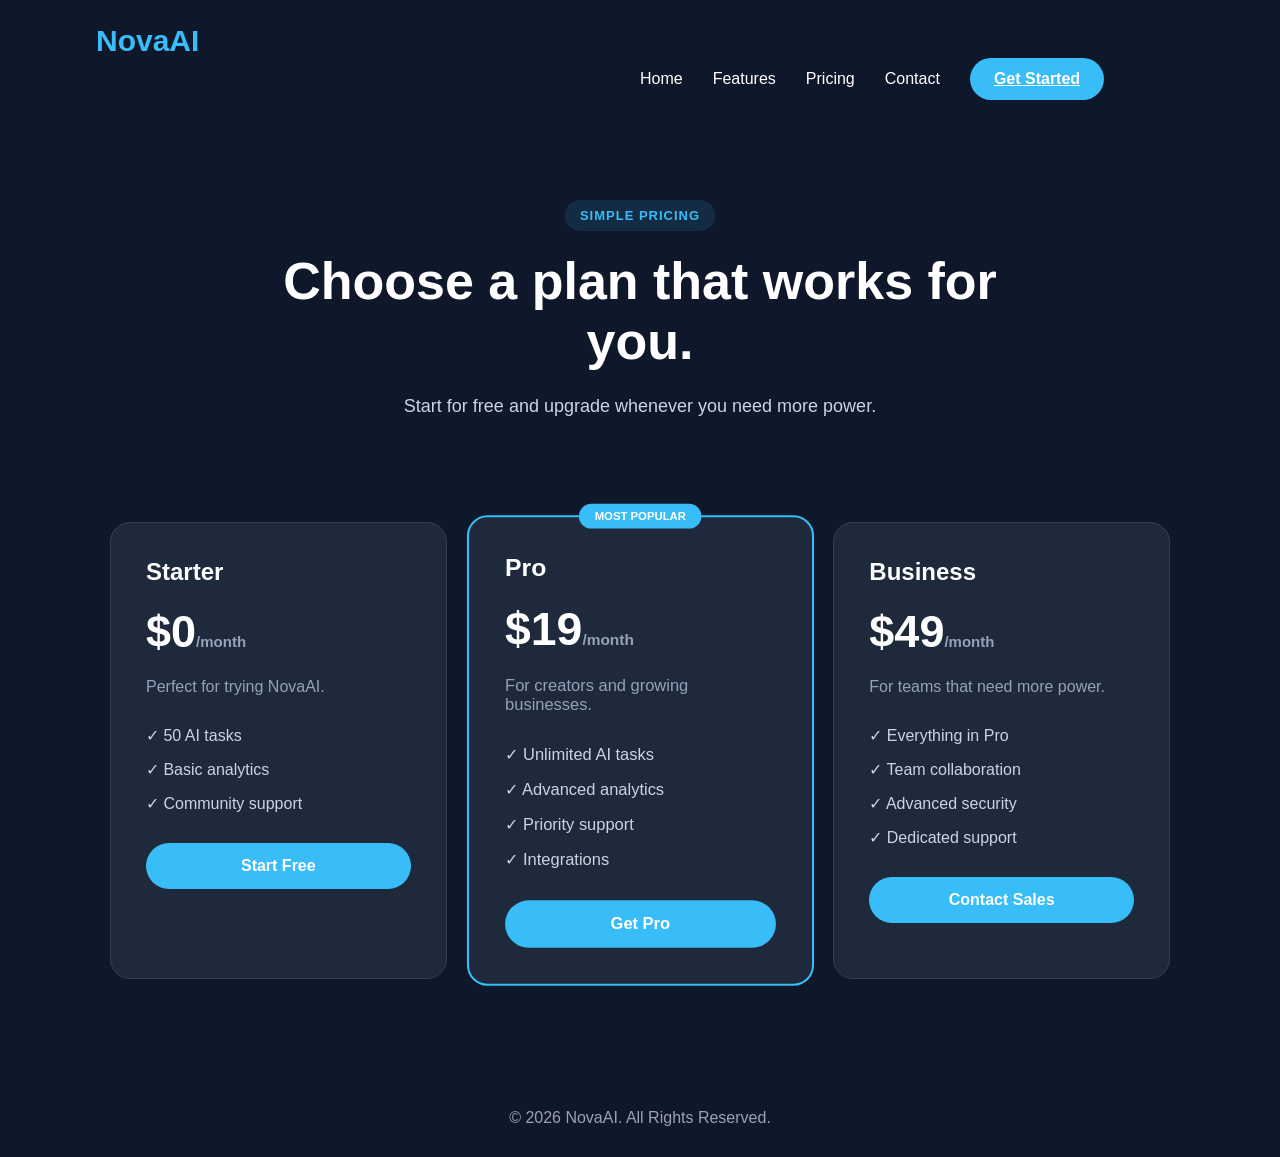
==== contact.html @ 59dfe146 "Create contact.html" ====
<!DOCTYPE html>
<html lang="en">

    <head>
        <meta charset="UTF-8">
        <meta name="viewport" content="width=device-width, initial-scale=1.0">
        <title>NovaAI | Pricing</title>
        <link rel="stylesheet" href="style.css">
    </head>

    <body>

        <header class="page-header">

            <nav class="navbar">
                <div class="logo">NovaAI</div>

                <div class="nav-right">
                    <ul class="nav-links">
                        <li><a href="index.html">Home</a></li>
                        <li><a href="features.html">Features</a></li>
                        <li><a href="pricing.html">Pricing</a></li>
                        <li><a href="contact.html">Contact</a></li>
                    </ul>

                    <a href="pricing.html" class="nav-btn">Get Started</a>
                </div>
            </nav>

        </header>

        <section class="page-hero">

            <span class="badge">SIMPLE PRICING</span>

            <h1>Choose a plan that works for you.</h1>

            <p>
                Start for free and upgrade whenever you need more power.
            </p>

        </section>

        <section class="pricing-grid">

            <div class="price-card">

                <h2>Starter</h2>

                <p class="price">$0<span>/month</span></p>

                <p>Perfect for trying NovaAI.</p>

                <ul>
                    <li>✓ 50 AI tasks</li>
                    <li>✓ Basic analytics</li>
                    <li>✓ Community support</li>
                </ul>

                <a href="#" class="price-btn">Start Free</a>

            </div>


            <div class="price-card featured">

                <div class="popular">MOST POPULAR</div>

                <h2>Pro</h2>

                <p class="price">$19<span>/month</span></p>

                <p>For creators and growing businesses.</p>

                <ul>
                    <li>✓ Unlimited AI tasks</li>
                    <li>✓ Advanced analytics</li>
                    <li>✓ Priority support</li>
                    <li>✓ Integrations</li>
                </ul>

                <a href="#" class="price-btn">Get Pro</a>

            </div>


            <div class="price-card">

                <h2>Business</h2>

                <p class="price">$49<span>/month</span></p>

                <p>For teams that need more power.</p>

                <ul>
                    <li>✓ Everything in Pro</li>
                    <li>✓ Team collaboration</li>
                    <li>✓ Advanced security</li>
                    <li>✓ Dedicated support</li>
                </ul>

                <a href="#" class="price-btn">Contact Sales</a>

            </div>

        </section>

        <footer>
            <p>© 2026 NovaAI. All Rights Reserved.</p>
        </footer>

    </body>

</html>
---- style.css ----
*{
    margin: 0;
    padding: 0;
    box-sizing: border-box;
    font-family: Arial, Helvetica, sans-serif;
}

body{
    background-color: #0f172a;
    color:white
}
header{
    min-height: 100vh;
    background: linear-gradient(135deg,#0f172a,#1e293b,#2563eb);
}
.page-header{
    min-height: auto;
    background: #0f172a;
}
.nav-bar{
    display: flex;
    justify-content: space-between;
    align-items: center;
    padding: 25px 30px;
}
.nav-right{
    display: flex;
    align-items: center;
    gap: 30px;
}
.nav-links{
    display: flex;
    list-style: none;
    gap: 30px;
    padding-left: 40rem;
}                                                      

.logo{
    font-size: 30px;
    font-weight: bold;
    color: #38bdf8;
    padding-left: 6rem;
    padding-top: 1.5rem;
}

.nav-links a{
    color: white;
    text-decoration: none;
    transform: .3s;
}
.nav-links a:hover{
    color: #38bdf8;
}
.nav-btn{
    padding: 12px 24px;
    border: none;
    border-radius: 30px;
    background: #38bdf8;
    color: white;
    cursor: pointer;
    font-weight: bold;
}
.hero{
    display: flex;
    justify-content: center;
    align-items: center;
    text-align: center;
    height: 80vh;
    padding: 20px;
}
.hero h1{
    font-size: 60px;
    max-width: 850px;
    margin: auto;
}
.hero p{
    margin: 30px auto;
    max-width: 650px;
    font-size: 20px;
    color: #d1d5db;
}
.buttons{
    display: flex;
    justify-content: center;
    gap: 20px;
    flex-wrap: wrap;
}
.primary,
.secondary{
    padding: 16px 35px;
    border: none;
    border-radius: 40px;
    cursor: pointer;
    font-size: 16px;
    transition: .3s;
}
.primary{
    background: #38bdf8;
    color: white;
}
.primary:hover{
    transform: translateY(-3px);
}
.secondary{
    background: transparent;
    color: white;
    border: 2px solid white;
}
.secondary:hover{
    background: white;
    color: #0f172a;
}
.features{
    display: grid;
    grid-template-columns: repeat(auto-fit,minmax(250px,1fr));
    gap: 25px;
    padding: 80px 8%;
    background: #111827;
}
.card{
    background: #1f2937;
    padding: 30px;
    border-radius: 15px;
    transition: .5s;
}
.card:hover{
    transform: translateY(-8px);
}
.card h3{
    margin-bottom: 15px;
}
footer{
    text-align: center;
    padding: 30px;
    background: #0f172a;
    color: #9ca3af;
}
@media(max-width:768px){
    .nav-bar{
        flex-direction: column;
        gap: 20px;
    }
    .nav-links{
        flex-wrap: wrap;
        justify-content: center;
    }
    .hero h1{
        font-size: 40px;
    }
    .hero p{
        font-size: 18px;
    }
}
/* =========================
   INNER PAGES
========================= */

.page-header {
    background: #0f172a;
}

.page-hero {
    text-align: center;
    padding: 100px 20px 60px;
}

.badge {
    display: inline-block;
    padding: 8px 15px;
    border-radius: 30px;
    background: rgba(56, 189, 248, 0.12);
    color: #38bdf8;
    font-size: 13px;
    font-weight: bold;
    letter-spacing: 1px;
}

.page-hero h1 {
    font-size: 52px;
    max-width: 750px;
    margin: 20px auto;
}

.page-hero p {
    max-width: 600px;
    margin: auto;
    color: #cbd5e1;
    font-size: 18px;
    line-height: 1.7;
}


/* FEATURES */

.feature-grid {
    max-width: 1100px;
    margin: auto;
    padding: 50px 20px 100px;

    display: grid;
    grid-template-columns: repeat(3, 1fr);
    gap: 25px;
}

.feature-card {
    background: #1e293b;
    padding: 35px;
    border-radius: 18px;
    border: 1px solid #334155;
    transition: 0.3s;
}

.feature-card:hover {
    transform: translateY(-8px);
    border-color: #38bdf8;
}

.feature-icon {
    font-size: 35px;
    margin-bottom: 20px;
}

.feature-card h2 {
    margin-bottom: 12px;
}

.feature-card p {
    color: #94a3b8;
    line-height: 1.6;
}


/* PRICING */

.pricing-grid {
    max-width: 1100px;
    margin: auto;
    padding: 40px 20px 100px;

    display: grid;
    grid-template-columns: repeat(3, 1fr);
    gap: 25px;
}

.price-card {
    position: relative;
    background: #1e293b;
    padding: 35px;
    border-radius: 20px;
    border: 1px solid #334155;
}

.price-card.featured {
    border: 2px solid #38bdf8;
    transform: scale(1.03);
}

.popular {
    position: absolute;
    top: -13px;
    left: 50%;
    transform: translateX(-50%);

    background: #38bdf8;
    color: white;

    padding: 6px 15px;
    border-radius: 20px;

    font-size: 11px;
    font-weight: bold;
}

.price {
    font-size: 45px;
    font-weight: bold;
    margin: 20px 0;
}

.price span {
    font-size: 15px;
    color: #94a3b8;
}

.price-card > p:not(.price) {
    color: #94a3b8;
}

.price-card ul {
    list-style: none;
    margin: 30px 0;
}

.price-card li {
    margin: 15px 0;
    color: #cbd5e1;
}

.price-btn {
    display: block;
    text-align: center;

    padding: 14px;
    border-radius: 30px;

    background: #38bdf8;
    color: white;

    text-decoration: none;
    font-weight: bold;
}


/* CONTACT */

.contact-section {
    max-width: 650px;
    margin: auto;
    padding: 30px 20px 100px;
}

.contact-form {
    background: #1e293b;
    padding: 40px;
    border-radius: 20px;
    border: 1px solid #334155;

    display: flex;
    flex-direction: column;
    gap: 12px;
}

.contact-form label {
    margin-top: 10px;
    font-weight: bold;
}

.contact-form input,
.contact-form textarea {
    padding: 15px;
    border: 1px solid #475569;
    border-radius: 10px;
    background: #0f172a;
    color: white;
    outline: none;
}

.contact-form textarea {
    min-height: 150px;
    resize: vertical;
}

.contact-form input:focus,
.contact-form textarea:focus {
    border-color: #38bdf8;
}

.contact-form .primary {
    margin-top: 15px;
}


/* MOBILE */

@media (max-width: 800px) {

    .feature-grid,
    .pricing-grid {
        grid-template-columns: 1fr;
    }

    .price-card.featured {
        transform: none;
    }

    .page-hero h1 {
        font-size: 40px;
    }

    .nav-right {
        flex-direction: column;
    }

}
/* =========================
   HOME HERO
========================= */

.hero {
    min-height: 85vh;
    display: grid;
    grid-template-columns: 1fr 1fr;
    align-items: center;
    gap: 70px;
    padding: 70px 7%;
    text-align: left;
}

.hero-content {
    max-width: 650px;
}

.hero-badge {
    display: inline-block;
    padding: 8px 15px;
    border: 1px solid rgba(56, 189, 248, 0.35);
    border-radius: 30px;
    background: rgba(56, 189, 248, 0.1);
    color: #38bdf8;
    font-size: 12px;
    font-weight: bold;
    letter-spacing: 1px;
}

.hero h1 {
    font-size: clamp(48px, 6vw, 78px);
    line-height: 1.05;
    margin: 25px 0;
    max-width: 700px;
}

.hero h1 span {
    color: #38bdf8;
}

.hero p {
    max-width: 570px;
    color: #cbd5e1;
    font-size: 19px;
    line-height: 1.7;
    margin-bottom: 30px;
}

.hero .buttons {
    justify-content: flex-start;
}

.hero .primary,
.hero .secondary {
    text-decoration: none;
    display: inline-block;
}

.hero-note {
    margin-top: 20px;
    color: #94a3b8;
    font-size: 13px;
}


/* =========================
   DASHBOARD MOCKUP
========================= */

.dashboard {
    width: 100%;
    max-width: 550px;
    margin-left: auto;

    padding: 25px;

    background: rgba(15, 23, 42, 0.85);
    border: 1px solid rgba(148, 163, 184, 0.2);
    border-radius: 22px;

    box-shadow:
        0 30px 80px rgba(0, 0, 0, 0.4),
        0 0 60px rgba(56, 189, 248, 0.08);

    backdrop-filter: blur(15px);
}

.dashboard-top {
    display: flex;
    justify-content: space-between;
    align-items: center;
    margin-bottom: 25px;
}

.dashboard-label {
    font-size: 10px;
    color: #38bdf8;
    letter-spacing: 2px;
}

.dashboard-top h3 {
    margin-top: 5px;
}

.avatar {
    width: 40px;
    height: 40px;

    display: flex;
    align-items: center;
    justify-content: center;

    border-radius: 50%;
    background: #38bdf8;
    font-weight: bold;
}


.dashboard-stats {
    display: grid;
    grid-template-columns: 1fr 1fr;
    gap: 15px;
    margin-bottom: 15px;
}

.stat {
    padding: 20px;
    background: #1e293b;
    border-radius: 15px;
}

.stat span {
    display: block;
    color: #94a3b8;
    font-size: 12px;
    margin-bottom: 8px;
}

.stat strong {
    font-size: 25px;
    display: block;
}

.stat small {
    color: #38bdf8;
}


.ai-card {
    padding: 22px;
    background: linear-gradient(135deg,
            #1e293b,
            #172554);

    border-radius: 15px;
    margin-bottom: 15px;
}

.ai-title {
    display: flex;
    align-items: center;
    gap: 12px;
}

.ai-icon {
    width: 38px;
    height: 38px;

    display: flex;
    align-items: center;
    justify-content: center;

    border-radius: 10px;
    background: #38bdf8;
}

.ai-title small {
    display: block;
    color: #38bdf8;
    margin-top: 3px;
}

.ai-card p {
    font-size: 13px;
    color: #cbd5e1;
    line-height: 1.6;
    margin: 15px 0;
}

.ai-card button {
    border: none;
    background: transparent;
    color: #38bdf8;
    cursor: pointer;
    font-weight: bold;
}


.activity {
    padding: 20px;
    background: #1e293b;
    border-radius: 15px;
}

.activity-header {
    display: flex;
    justify-content: space-between;
    margin-bottom: 15px;
}

.activity-header span {
    color: #38bdf8;
    font-size: 12px;
}

.activity-item {
    display: flex;
    align-items: center;
    gap: 12px;
    padding: 12px 0;
    border-top: 1px solid #334155;
}

.activity-icon {
    width: 32px;
    height: 32px;

    display: flex;
    align-items: center;
    justify-content: center;

    border-radius: 8px;
    background: #0f172a;
    color: #38bdf8;
}

.activity-item strong {
    display: block;
    font-size: 13px;
}

.activity-item small {
    color: #64748b;
    font-size: 11px;
}
@media (max-width: 900px) {

    .hero {
        grid-template-columns: 1fr;
        text-align: center;
        padding: 60px 20px;
    }

    .hero-content {
        margin: auto;
    }

    .hero p {
        margin-left: auto;
        margin-right: auto;
    }

    .hero .buttons {
        justify-content: center;
    }

    .dashboard {
        margin: auto;
    }

}
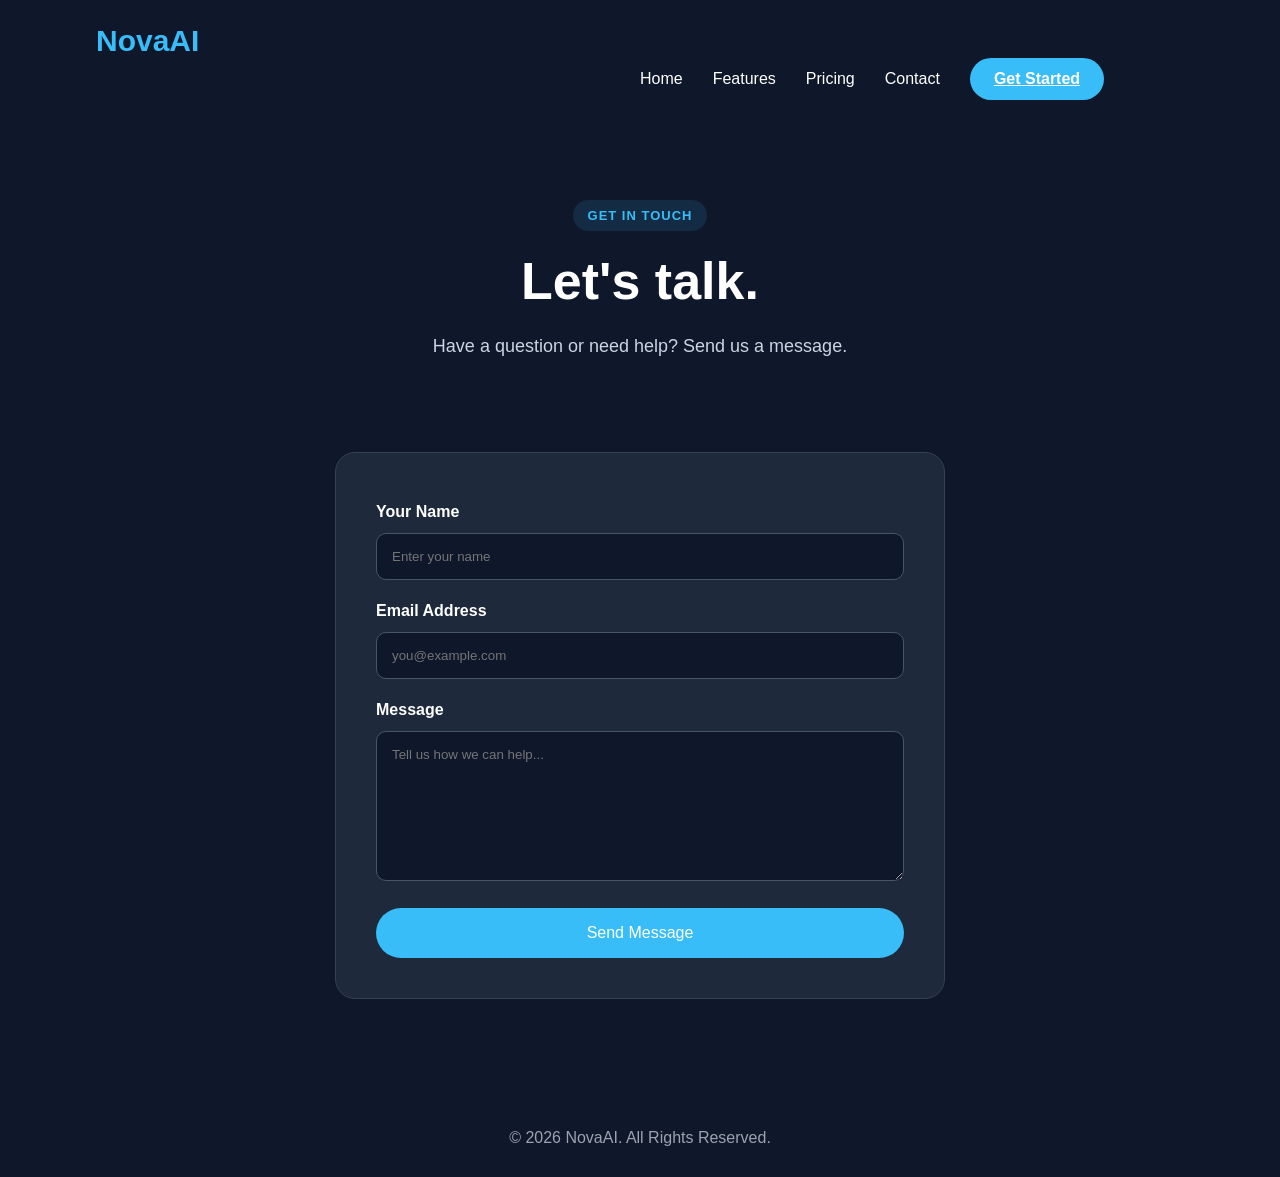
==== commit 4e09bb90: "Create contact.html" ====
--- a/contact.html
+++ b/contact.html
@@ -4,7 +4,7 @@
     <head>
         <meta charset="UTF-8">
         <meta name="viewport" content="width=device-width, initial-scale=1.0">
-        <title>NovaAI | Pricing</title>
+        <title>NovaAI | Contact</title>
         <link rel="stylesheet" href="style.css">
     </head>
 
@@ -31,77 +31,34 @@
 
         <section class="page-hero">
 
-            <span class="badge">SIMPLE PRICING</span>
+            <span class="badge">GET IN TOUCH</span>
 
-            <h1>Choose a plan that works for you.</h1>
+            <h1>Let's talk.</h1>
 
             <p>
-                Start for free and upgrade whenever you need more power.
+                Have a question or need help? Send us a message.
             </p>
 
         </section>
 
-        <section class="pricing-grid">
+        <section class="contact-section">
 
-            <div class="price-card">
+            <form class="contact-form">
 
-                <h2>Starter</h2>
+                <label>Your Name</label>
+                <input type="text" placeholder="Enter your name">
 
-                <p class="price">$0<span>/month</span></p>
+                <label>Email Address</label>
+                <input type="email" placeholder="you@example.com">
 
-                <p>Perfect for trying NovaAI.</p>
+                <label>Message</label>
+                <textarea placeholder="Tell us how we can help..."></textarea>
 
-                <ul>
-                    <li>✓ 50 AI tasks</li>
-                    <li>✓ Basic analytics</li>
-                    <li>✓ Community support</li>
-                </ul>
+                <button type="submit" class="primary">
+                    Send Message
+                </button>
 
-                <a href="#" class="price-btn">Start Free</a>
-
-            </div>
-
-
-            <div class="price-card featured">
-
-                <div class="popular">MOST POPULAR</div>
-
-                <h2>Pro</h2>
-
-                <p class="price">$19<span>/month</span></p>
-
-                <p>For creators and growing businesses.</p>
-
-                <ul>
-                    <li>✓ Unlimited AI tasks</li>
-                    <li>✓ Advanced analytics</li>
-                    <li>✓ Priority support</li>
-                    <li>✓ Integrations</li>
-                </ul>
-
-                <a href="#" class="price-btn">Get Pro</a>
-
-            </div>
-
-
-            <div class="price-card">
-
-                <h2>Business</h2>
-
-                <p class="price">$49<span>/month</span></p>
-
-                <p>For teams that need more power.</p>
-
-                <ul>
-                    <li>✓ Everything in Pro</li>
-                    <li>✓ Team collaboration</li>
-                    <li>✓ Advanced security</li>
-                    <li>✓ Dedicated support</li>
-                </ul>
-
-                <a href="#" class="price-btn">Contact Sales</a>
-
-            </div>
+            </form>
 
         </section>
 
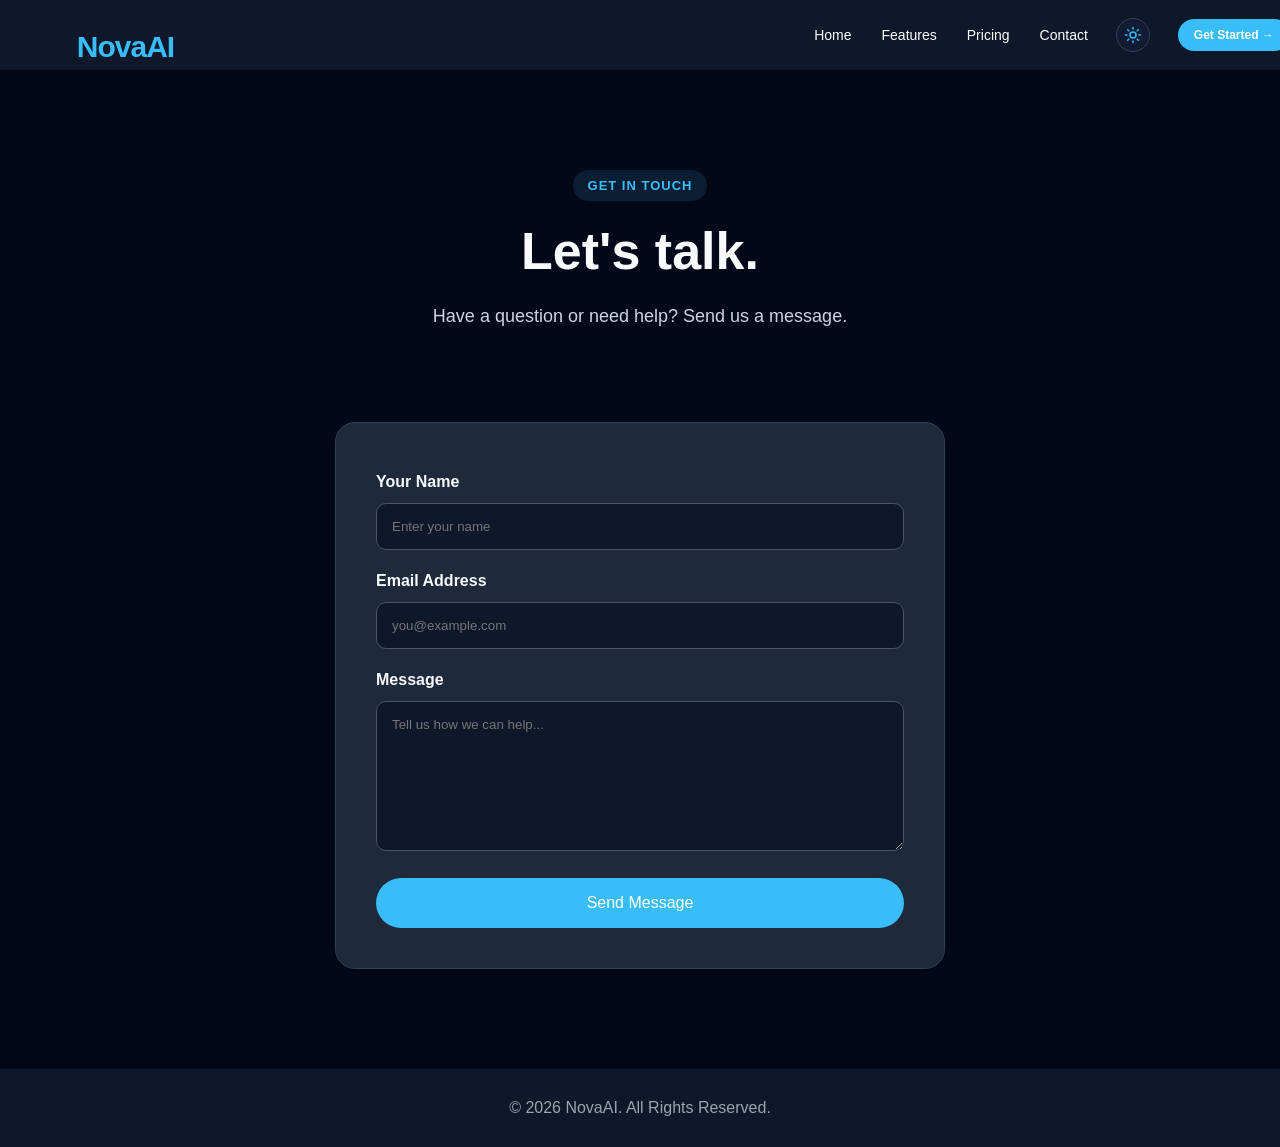
==== commit 2a6bd64a: "Rename Contact.html to contact.html" ====
--- a/contact.html
+++ b/contact.html
@@ -1,71 +1,150 @@
-<!DOCTYPE html>
-<html lang="en">
-
-    <head>
-        <meta charset="UTF-8">
-        <meta name="viewport" content="width=device-width, initial-scale=1.0">
-        <title>NovaAI | Contact</title>
-        <link rel="stylesheet" href="style.css">
-    </head>
-
-    <body>
-
-        <header class="page-header">
-
-            <nav class="navbar">
-                <div class="logo">NovaAI</div>
-
-                <div class="nav-right">
-                    <ul class="nav-links">
-                        <li><a href="index.html">Home</a></li>
-                        <li><a href="features.html">Features</a></li>
-                        <li><a href="pricing.html">Pricing</a></li>
-                        <li><a href="contact.html">Contact</a></li>
-                    </ul>
-
-                    <a href="pricing.html" class="nav-btn">Get Started</a>
-                </div>
-            </nav>
-
-        </header>
-
-        <section class="page-hero">
-
-            <span class="badge">GET IN TOUCH</span>
-
-            <h1>Let's talk.</h1>
-
-            <p>
-                Have a question or need help? Send us a message.
-            </p>
-
-        </section>
-
-        <section class="contact-section">
-
-            <form class="contact-form">
-
-                <label>Your Name</label>
-                <input type="text" placeholder="Enter your name">
-
-                <label>Email Address</label>
-                <input type="email" placeholder="you@example.com">
-
-                <label>Message</label>
-                <textarea placeholder="Tell us how we can help..."></textarea>
-
-                <button type="submit" class="primary">
-                    Send Message
-                </button>
-
-            </form>
-
-        </section>
-
-        <footer>
-            <p>© 2026 NovaAI. All Rights Reserved.</p>
-        </footer>
-
-    </body>
-
-</html>
+<!DOCTYPE html>
+<html lang="en">
+
+    <head>
+        <meta charset="UTF-8">
+        <meta name="viewport" content="width=device-width, initial-scale=1.0">
+        <title>NovaAI | Contact</title>
+        <link rel="stylesheet" href="style.css">
+    </head>
+    
+    <body class="contact-page">
+
+        <header class="page-header">
+
+            <nav class="navbar">
+            
+                <a href="index.html" class="logo">NovaAI</a>
+            
+                <div class="desktop-nav">
+            
+                    <ul class="nav-links">
+                        <li><a href="index.html">Home</a></li>
+                        <li><a href="features.html">Features</a></li>
+                        <li><a href="pricing.html">Pricing</a></li>
+                        <li><a href="contact.html">Contact</a></li>
+                    </ul>
+            
+                    <!-- Theme Toggle -->
+                    <button class="theme-toggle" id="themeToggle" aria-label="Toggle theme">
+            
+                        <svg class="sun-icon" viewBox="0 0 24 24">
+                            <circle cx="12" cy="12" r="4"></circle>
+                            <path d="M12 2v2"></path>
+                            <path d="M12 20v2"></path>
+                            <path d="m4.93 4.93 1.41 1.41"></path>
+                            <path d="m17.66 17.66 1.41 1.41"></path>
+                            <path d="M2 12h2"></path>
+                            <path d="M20 12h2"></path>
+                            <path d="m6.34 17.66-1.41 1.41"></path>
+                            <path d="m19.07 4.93-1.41 1.41"></path>
+                        </svg>
+            
+                        <svg class="moon-icon" viewBox="0 0 24 24">
+                            <path d="M21 12.8A8.5 8.5 0 1 1 11.2 3
+                            6.5 6.5 0 0 0 21 12.8Z"></path>
+                        </svg>
+            
+                    </button>
+            
+                    <a href="pricing.html" class="nav-btn">Get Started →</a>
+            
+                </div>
+            
+            
+                <!-- Mobile Controls -->
+            
+                <div class="mobile-controls">
+            
+                    <button class="theme-toggle" id="mobileThemeToggle" aria-label="Toggle theme">
+            
+                        <svg class="sun-icon" viewBox="0 0 24 24">
+                            <circle cx="12" cy="12" r="4"></circle>
+                            <path d="M12 2v2"></path>
+                            <path d="M12 20v2"></path>
+                            <path d="m4.93 4.93 1.41 1.41"></path>
+                            <path d="m17.66 17.66 1.41 1.41"></path>
+                            <path d="M2 12h2"></path>
+                            <path d="M20 12h2"></path>
+                            <path d="m6.34 17.66-1.41 1.41"></path>
+                            <path d="m19.07 4.93-1.41 1.41"></path>
+                        </svg>
+            
+                        <svg class="moon-icon" viewBox="0 0 24 24">
+                            <path d="M21 12.8A8.5 8.5 0 1 1 11.2 3
+                            6.5 6.5 0 0 0 21 12.8Z"></path>
+                        </svg>
+            
+                    </button>
+            
+            
+                    <button class="menu-toggle" id="menuToggle" aria-label="Open navigation">
+            
+                        <span></span>
+                        <span></span>
+                        <span></span>
+            
+                    </button>
+            
+                </div>
+            
+            
+                <!-- Mobile Menu -->
+            
+                <div class="mobile-menu" id="mobileMenu">
+            
+                    <a href="index.html">Home</a>
+                    <a href="features.html">Features</a>
+                    <a href="pricing.html">Pricing</a>
+                    <a href="contact.html">Contact</a>
+            
+                    <a href="pricing.html" class="mobile-start">
+                        Get Started →
+                    </a>
+            
+                </div>
+            
+            </nav>
+
+        </header>
+
+        <section class="page-hero">
+
+            <span class="badge">GET IN TOUCH</span>
+
+            <h1>Let's talk.</h1>
+
+            <p>
+                Have a question or need help? Send us a message.
+            </p>
+
+        </section>
+
+        <section class="contact-section">
+
+            <form class="contact-form">
+
+                <label>Your Name</label>
+                <input type="text" placeholder="Enter your name">
+
+                <label>Email Address</label>
+                <input type="email" placeholder="you@example.com">
+
+                <label>Message</label>
+                <textarea placeholder="Tell us how we can help..."></textarea>
+
+                <button type="submit" class="primary">
+                    Send Message
+                </button>
+
+            </form>
+
+        </section>
+
+        <footer>
+            <p>© 2026 NovaAI. All Rights Reserved.</p>
+        </footer>
+        <script src="script.js"></script>
+    </body>
+
+</html>
--- a/style.css
+++ b/style.css
@@ -1,41 +1,347 @@
-*{
+* {
     margin: 0;
     padding: 0;
     box-sizing: border-box;
     font-family: Arial, Helvetica, sans-serif;
 }
 
-body{
-    background-color: #0f172a;
-    color:white
-}
-header{
+body {
+    margin: 0;
+
+    background: var(--bg-main);
+    color: var(--text-main);
+
+    transition:
+        background 0.3s ease,
+        color 0.3s ease;
+}
+
+header {
     min-height: 100vh;
-    background: linear-gradient(135deg,#0f172a,#1e293b,#2563eb);
-}
-.page-header{
+    background: linear-gradient(135deg, #0f172a, #1e293b, #2563eb);
+}
+
+.page-header {
     min-height: auto;
     background: #0f172a;
 }
-.nav-bar{
+/* =========================
+   THEME COLORS
+========================= */
+
+:root {
+    --bg-main: #020817;
+    --bg-section: #0f172a;
+    --bg-card: #1e293b;
+    --bg-card-alt: #111c32;
+
+    --text-main: #f8fafc;
+    --text-secondary: #cbd5e1;
+    --text-muted: #94a3b8;
+
+    --border: #334155;
+
+    --accent: #38bdf8;
+    --accent-dark: #0284c7;
+
+    --button-text: #ffffff;
+}
+
+
+/* LIGHT THEME */
+
+body.light-mode {
+
+    --bg-main: #f8fafc;
+    --bg-section: #ffffff;
+    --bg-card: #ffffff;
+    --bg-card-alt: #f1f5f9;
+
+    --text-main: #0f172a;
+    --text-secondary: #334155;
+    --text-muted: #64748b;
+
+    --border: #dbe3ee;
+
+    --accent: #0284c7;
+    --accent-dark: #0369a1;
+
+    --button-text: #ffffff;
+}
+
+/* =========================
+   NAVBAR
+========================= */
+
+.navbar {
+    width: 100%;
+    height: 70px;
+
     display: flex;
-    justify-content: space-between;
     align-items: center;
-    padding: 25px 30px;
-}
-.nav-right{
+
+    padding: 0 6%;
+
+   
+
+    position: relative;
+    z-index: 1000;
+}
+
+
+/* LOGO */
+
+.logo {
+    color: #38bdf8;
+    text-decoration: none;
+
+    font-size: 28px;
+    font-weight: 800;
+
+    letter-spacing: -1px;
+}
+
+
+/* DESKTOP NAV */
+
+.desktop-nav {
+    margin-left: auto;
+
+    display: flex;
+    align-items: center;
+
+    gap: 28px;
+}
+
+
+.nav-links {
+    display: flex;
+    align-items: center;
+
+    gap: 30px;
+
+    list-style: none;
+
+    margin: 0;
+    padding: 0;
+}
+
+
+.nav-links a {
+    color: white;
+    text-decoration: none;
+
+    font-size: 14px;
+    font-weight: 500;
+
+    transition: 0.25s;
+}
+
+
+.nav-links a:hover {
+    color: #38bdf8;
+}
+
+
+/* GET STARTED */
+
+.nav-btn {
+    display: inline-block;
+
+    border-radius: 30px;
+
+    background: #38bdf8;
+
+    color: white;
+
+    text-decoration: none;
+
+    font-size: 14px;
+    font-weight: bold;
+
+    transition: 0.25s;
+}
+
+
+.nav-btn:hover {
+    transform: translateY(-2px);
+}
+
+
+/* =========================
+   THEME BUTTON
+========================= */
+
+.theme-toggle {
+    width: 45px;
+    height: 30px;
+
+    display: flex;
+    align-items: center;
+    justify-content: center;
+
+    border: 1px solid #334155;
+    border-radius: 50%;
+
+    background: #111c32;
+
+    color: #38bdf8;
+
+    cursor: pointer;
+
+    transition: 0.25s;
+}
+
+
+.theme-toggle:hover {
+    border-color: #38bdf8;
+    transform: rotate(10deg);
+}
+
+
+.theme-toggle svg {
+    width: 18px;
+    height: 18px;
+
+    fill: none;
+    stroke: currentColor;
+    stroke-width: 2;
+
+    stroke-linecap: round;
+    stroke-linejoin: round;
+}
+
+
+.moon-icon {
+    display: none;
+}
+
+
+/* =========================
+   MOBILE CONTROLS
+========================= */
+
+.mobile-controls {
+    display: none;
+
+    margin-left: auto;
+
+    align-items: center;
+
+    gap: 10px;
+}
+
+
+/* HAMBURGER */
+
+.menu-toggle {
+    width: 42px;
+    height: 42px;
+
+    display: flex;
+    flex-direction: column;
+
+    justify-content: center;
+    align-items: center;
+
+    gap: 5px;
+
+    border: 1px solid #334155;
+    border-radius: 10px;
+
+    background: #111c32;
+
+    cursor: pointer;
+}
+
+
+.menu-toggle span {
+    width: 18px;
+    height: 2px;
+
+    background: white;
+
+    border-radius: 5px;
+
+    transition: 0.3s;
+}
+
+
+/* =========================
+   MOBILE MENU
+========================= */
+
+.mobile-menu {
+    display: none;
+
+    position: absolute;
+
+    top: 80px;
+    left: 20px;
+    right: 20px;
+
+    padding: 20px;
+
+    background: #111c32;
+
+    border: 1px solid #334155;
+
+    border-radius: 16px;
+
+    box-shadow: 0 20px 50px rgba(0, 0, 0, 0.4);
+}
+
+
+.mobile-menu a {
+    display: block;
+
+    padding: 14px;
+
+    color: white;
+
+    text-decoration: none;
+
+    border-radius: 10px;
+
+    transition: 0.2s;
+}
+
+
+.mobile-menu a:hover {
+    background: #1e293b;
+    color: #38bdf8;
+}
+
+
+.mobile-menu.active {
+    display: block;
+}
+
+
+.mobile-start {
+    margin-top: 10px;
+
+    text-align: center;
+
+    background: #38bdf8;
+
+    font-weight: bold;
+}
+
+.nav-right {
     display: flex;
     align-items: center;
     gap: 30px;
 }
-.nav-links{
+
+.nav-links {
     display: flex;
     list-style: none;
     gap: 30px;
     padding-left: 40rem;
-}                                                      
-
-.logo{
+}
+
+.logo {
     font-size: 30px;
     font-weight: bold;
     color: #38bdf8;
@@ -43,15 +349,17 @@
     padding-top: 1.5rem;
 }
 
-.nav-links a{
+.nav-links a {
     color: white;
     text-decoration: none;
     transform: .3s;
 }
-.nav-links a:hover{
+
+.nav-links a:hover {
     color: #38bdf8;
 }
-.nav-btn{
+
+.nav-btn {
     padding: 12px 24px;
     border: none;
     border-radius: 30px;
@@ -60,7 +368,8 @@
     cursor: pointer;
     font-weight: bold;
 }
-.hero{
+
+.hero {
     display: flex;
     justify-content: center;
     align-items: center;
@@ -68,25 +377,29 @@
     height: 80vh;
     padding: 20px;
 }
-.hero h1{
+
+.hero h1 {
     font-size: 60px;
     max-width: 850px;
     margin: auto;
 }
-.hero p{
+
+.hero p {
     margin: 30px auto;
     max-width: 650px;
     font-size: 20px;
     color: #d1d5db;
 }
-.buttons{
+
+.buttons {
     display: flex;
     justify-content: center;
     gap: 20px;
     flex-wrap: wrap;
 }
+
 .primary,
-.secondary{
+.secondary {
     padding: 16px 35px;
     border: none;
     border-radius: 40px;
@@ -94,63 +407,77 @@
     font-size: 16px;
     transition: .3s;
 }
-.primary{
+
+.primary {
     background: #38bdf8;
     color: white;
 }
-.primary:hover{
+
+.primary:hover {
     transform: translateY(-3px);
 }
-.secondary{
+
+.secondary {
     background: transparent;
     color: white;
     border: 2px solid white;
 }
-.secondary:hover{
+
+.secondary:hover {
     background: white;
     color: #0f172a;
 }
-.features{
+
+.features {
     display: grid;
-    grid-template-columns: repeat(auto-fit,minmax(250px,1fr));
+    grid-template-columns: repeat(auto-fit, minmax(250px, 1fr));
     gap: 25px;
     padding: 80px 8%;
     background: #111827;
 }
-.card{
+
+.card {
     background: #1f2937;
     padding: 30px;
     border-radius: 15px;
     transition: .5s;
 }
-.card:hover{
+
+.card:hover {
     transform: translateY(-8px);
 }
-.card h3{
+
+.card h3 {
     margin-bottom: 15px;
 }
-footer{
+
+footer {
     text-align: center;
     padding: 30px;
     background: #0f172a;
     color: #9ca3af;
 }
-@media(max-width:768px){
-    .nav-bar{
+
+@media(max-width:768px) {
+    .nav-bar {
         flex-direction: column;
         gap: 20px;
     }
-    .nav-links{
+
+    .nav-links {
         flex-wrap: wrap;
         justify-content: center;
     }
-    .hero h1{
+
+    .hero h1 {
         font-size: 40px;
     }
-    .hero p{
+
+    .hero p {
         font-size: 18px;
     }
 }
+
 /* =========================
    INNER PAGES
 ========================= */
@@ -282,7 +609,7 @@
     color: #94a3b8;
 }
 
-.price-card > p:not(.price) {
+.price-card>p:not(.price) {
     color: #94a3b8;
 }
 
@@ -387,270 +714,4435 @@
 ========================= */
 
 .hero {
-    min-height: 85vh;
+    min-height: 650px;
+
     display: grid;
-    grid-template-columns: 1fr 1fr;
+    grid-template-columns: 1.05fr 0.95fr;
     align-items: center;
-    gap: 70px;
-    padding: 70px 7%;
+
+    gap: 60px;
+
+    padding: 70px 7% 80px;
+
     text-align: left;
 }
 
+
 .hero-content {
-    max-width: 650px;
-}
+    max-width: 620px;
+}
+
 
 .hero-badge {
     display: inline-block;
+
     padding: 8px 15px;
-    border: 1px solid rgba(56, 189, 248, 0.35);
+
+    border: 1px solid rgba(56, 189, 248, 0.4);
     border-radius: 30px;
-    background: rgba(56, 189, 248, 0.1);
+
+    background: rgba(56, 189, 248, 0.08);
+
     color: #38bdf8;
+
     font-size: 12px;
     font-weight: bold;
+
     letter-spacing: 1px;
 }
 
+
 .hero h1 {
-    font-size: clamp(48px, 6vw, 78px);
+    font-size: clamp(48px, 6vw, 76px);
+
     line-height: 1.05;
+
     margin: 25px 0;
-    max-width: 700px;
-}
+}
+
 
 .hero h1 span {
+    display: block;
     color: #38bdf8;
 }
+
 
 .hero p {
     max-width: 570px;
-    color: #cbd5e1;
-    font-size: 19px;
+    
+    color: var(--text-secondary);
+
+    font-size: 18px;
+
     line-height: 1.7;
+
     margin-bottom: 30px;
 }
+
 
 .hero .buttons {
     justify-content: flex-start;
 }
 
+
 .hero .primary,
 .hero .secondary {
+    display: inline-block;
+
     text-decoration: none;
-    display: inline-block;
-}
+}
+
 
 .hero-note {
     margin-top: 20px;
+
+    color: var(--text-secondary);
+
+    font-size: 13px;
+}
+
+
+/* =========================================
+   AI PREVIEW — BOLD GLASS SCREEN
+========================================= */
+
+.ai-preview {
+    position: relative;
+    z-index: 2;
+    isolation: isolate;
+
+    width: 560px;
+    max-width: 100%;
+
+    padding: 30px;
+
+    border-radius: 30px;
+
+    /* BOLD DARK GLASS */
+    background:
+        linear-gradient(135deg,
+            rgba(22, 40, 78, 0.96),
+            rgba(7, 18, 40, 0.94) 55%,
+            rgba(4, 13, 31, 0.98));
+
+    border: 1px solid rgba(125, 211, 252, 0.38);
+
+    /* REAL GLASS DEPTH */
+    backdrop-filter: blur(18px) saturate(145%);
+    -webkit-backdrop-filter: blur(18px) saturate(145%);
+
+    /* STRONG EDGE + BLUE ENERGY */
+    box-shadow:
+        0 0 0 1px rgba(94, 190, 255, 0.08),
+        0 0 35px rgba(56, 189, 248, 0.28),
+        0 0 85px rgba(37, 99, 235, 0.30),
+        0 0 150px rgba(37, 99, 235, 0.16),
+        0 35px 70px rgba(0, 0, 0, 0.55),
+        inset 0 1px 0 rgba(255, 255, 255, 0.18),
+        inset 0 -1px 0 rgba(56, 189, 248, 0.12);
+
+    /*
+       THIS IS THE IMPORTANT PART.
+       It is NOT a simple 2D tilt.
+    */
+    transform:
+        perspective(1400px) rotateY(-7deg) rotateX(2deg) rotateZ(2.5deg) scale(1.08);
+
+    transform-origin: center center;
+
+    transform-style: preserve-3d;
+
+    overflow: visible;
+}
+
+
+/* =========================================
+   AMBIENT LIGHT BEHIND THE SCREEN
+========================================= */
+
+.ai-preview::before {
+    content: "";
+
+    position: absolute;
+
+    width: 125%;
+    height: 120%;
+
+    left: 50%;
+    top: 52%;
+
+    transform: translate(-50%, -50%);
+
+    background:
+        radial-gradient(ellipse at center,
+            rgba(37, 99, 235, 0.55) 0%,
+            rgba(56, 189, 248, 0.32) 28%,
+            rgba(124, 58, 237, 0.20) 48%,
+            transparent 72%);
+
+    filter: blur(100px);
+
+    opacity: 0.42;
+
+    z-index: -2;
+
+    pointer-events: none;
+}
+
+/* =========================================
+   GLASS LIGHT REFLECTION
+   ========================================= */
+
+/* =========================================
+   SLEEK GLASS REFLECTION
+========================================= */
+
+.ai-preview::after {
+    content: "";
+
+    position: absolute;
+
+    inset: 1px;
+
+    border-radius: 29px;
+
+    background:
+        linear-gradient(115deg,
+            rgba(255, 255, 255, 0.14) 0%,
+            rgba(255, 255, 255, 0.045) 18%,
+            transparent 42%,
+            transparent 72%,
+            rgba(56, 189, 248, 0.07) 100%);
+
+    opacity: 0.85;
+
+    pointer-events: none;
+
+    z-index: 10;
+}
+
+/* =========================================
+   INNER GLASS PANELS
+   ========================================= */
+
+.preview-stats>div,
+.preview-progress {
+
+    background:
+        linear-gradient(135deg,
+            rgba(255, 255, 255, 0.075),
+            rgba(255, 255, 255, 0.025));
+
+    border: 1px solid rgba(255, 255, 255, 0.08);
+
+    box-shadow:
+        inset 0 1px 0 rgba(255, 255, 255, 0.06);
+}
+
+
+.preview-ai {
+
+    background:
+        linear-gradient(135deg,
+            rgba(56, 189, 248, 0.18),
+            rgba(30, 64, 175, 0.20));
+
+    border: 1px solid rgba(56, 189, 248, 0.16);
+
+    box-shadow:
+        inset 0 1px 0 rgba(255, 255, 255, 0.07);
+}
+
+
+/* =========================================
+   DESKTOP SCALE
+   ========================================= */
+
+    
+/* =========================================
+   MOBILE — KEEP SCREEN FLAT + RESPONSIVE
+========================================= */
+
+
+@media (max-width: 900px) {
+
+    .ai-preview {
+        width: 100%;
+        max-width: 560px;
+
+        padding: clamp(14px, 4vw, 22px);
+
+        border-radius: clamp(18px, 5vw, 24px);
+
+        transform: none;
+
+        box-shadow:
+            0 0 0 1px rgba(94, 190, 255, 0.08),
+            0 0 35px rgba(56, 189, 248, 0.22),
+            0 0 70px rgba(37, 99, 235, 0.16),
+            0 25px 55px rgba(0, 0, 0, 0.45),
+            inset 0 1px 0 rgba(255, 255, 255, 0.14);
+    }
+
+    .ai-preview::before {
+        width: 120%;
+        height: 100%;
+
+        filter: blur(75px);
+
+        opacity: 0.30;
+    }
+
+    .ai-preview::after {
+        border-radius: inherit;
+    }
+}
+
+
+/* PREVIEW STATS */
+
+.preview-stats>div {
+    padding: 18px;
+
+    background:
+        linear-gradient(135deg,
+            rgba(255, 255, 255, 0.075),
+            rgba(255, 255, 255, 0.025));
+
+    border: 1px solid rgba(255, 255, 255, 0.08);
+
+    border-radius: 14px;
+
+    box-shadow:
+        inset 0 1px 0 rgba(255, 255, 255, 0.06);
+}
+
+.preview-stats>div {
+
+    padding: 18px;
+
+    background: #1c293e;
+
+    border-radius: 14px;
+
+}
+
+
+.preview-stats small {
+
+    display: block;
+
+    color: var(--text-secondary);
+
+    font-size: 11px;
+
+    margin-bottom: 7px;
+
+}
+
+
+.preview-stats strong {
+
+    display: block;
+
+    font-size: 23px;
+
+}
+
+
+.preview-stats span {
+
+    color: #38bdf8;
+
+    font-size: 11px;
+
+}
+
+
+/* AI ASSISTANT */
+
+.preview-ai {
+
+    display: flex;
+
+    align-items: center;
+
+    gap: 12px;
+
+    padding: 18px;
+
+    margin-top: 12px;
+
+    border-radius: 14px;
+
+    background: #19284c;
+
+}
+
+
+.preview-ai-icon {
+
+    width: 38px;
+    height: 38px;
+
+    display: flex;
+
+    align-items: center;
+    justify-content: center;
+
+    border-radius: 10px;
+
+    background: #38bdf8;
+
+}
+
+
+.preview-ai small {
+
+    display: block;
+
+    color: #38bdf8;
+
+    margin-top: 3px;
+
+    font-size: 11px;
+
+}
+
+
+/* PRODUCTIVITY */
+
+.preview-progress {
+
+    margin-top: 12px;
+
+    padding: 18px;
+
+    background: #1c293e;
+
+    border-radius: 14px;
+
+}
+
+
+.progress-top {
+
+    display: flex;
+
+    justify-content: space-between;
+
+    margin-bottom: 12px;
+
+}
+
+
+.progress-top span {
+
+    color: var(--text-secondary);
+
+    font-size: 12px;
+
+}
+
+
+.progress-top strong {
+
+    color: #38bdf8;
+
+}
+
+
+.progress-bar {
+
+    width: 100%;
+
+    height: 7px;
+
+    background: #0f172a;
+
+    border-radius: 10px;
+
+    overflow: hidden;
+
+}
+
+
+.progress-bar div {
+
+    width: 84%;
+
+    height: 100%;
+
+    background: #38bdf8;
+
+    border-radius: 10px;
+
+}
+/* =========================
+   HOME FEATURES
+========================= */
+
+.home-features {
+
+    padding: 100px 7%;
+
+    background: #111827;
+
+}
+
+
+.section-heading {
+
+    max-width: 650px;
+
+    margin: 0 auto 55px;
+
+    text-align: center;
+
+}
+
+
+.section-badge {
+
+    display: inline-block;
+
+    padding: 8px 15px;
+
+    border-radius: 30px;
+
+    border: 1px solid rgba(56, 189, 248, 0.35);
+
+    color: #38bdf8;
+
+    font-size: 12px;
+
+    font-weight: bold;
+
+    letter-spacing: 1px;
+
+}
+
+
+.section-heading h2 {
+
+    font-size: 44px;
+
+    line-height: 1.15;
+
+    margin: 18px 0;
+
+}
+
+
+.section-heading h2 span {
+
+    color: #38bdf8;
+
+}
+
+
+.section-heading p {
+
     color: #94a3b8;
+
+    line-height: 1.7;
+
+}
+
+
+/* =========================
+   HOME FEATURE CARDS
+========================= */
+
+.home-feature-grid {
+    width: 100%;
+    max-width: 1200px;
+
+    margin: 0 auto;
+
+    display: grid;
+    grid-template-columns: repeat(3, minmax(0, 1fr));
+
+    gap: 24px;
+
+    align-items: stretch;
+}
+
+
+.home-feature-card {
+    box-sizing: border-box;
+
+    display: flex;
+    flex-direction: column;
+
+    width: 100%;
+    min-height: 230px;
+
+    padding: 28px;
+
+    background: var(--bg-card);
+
+    border: 1px solid var(--border);
+
+    /* KEEP YOUR ROUNDED CORNERS */
+    border-radius: 20px;
+
+    color: var(--text-main);
+
+    overflow: hidden;
+
+    transition:
+        background 0.3s ease,
+        border-color 0.3s ease,
+        color 0.3s ease,
+        transform 0.3s ease,
+        box-shadow 0.3s ease;
+}
+
+
+/* ICON */
+
+.home-feature-card .feature-icon {
+    width: 48px;
+    height: 48px;
+
+    display: flex;
+    align-items: center;
+    justify-content: center;
+
+    flex-shrink: 0;
+
+    margin: 0 0 20px 0;
+
+    border-radius: 12px;
+
+    background: #0f172a;
+
+    font-size: 22px;
+}
+
+
+/* TITLE */
+
+.home-feature-card h3 {
+    margin: 0 0 12px 0;
+
+    font-size: 21px;
+    line-height: 1.25;
+
+    color: var(--text-main);
+}
+
+
+/* DESCRIPTION */
+
+.home-feature-card p {
+    margin: 0;
+
+    color: var(--text-secondary);
+
+    font-size: 14px;
+
+    line-height: 1.6;
+}
+
+
+/* LINK */
+
+.home-feature-card a {
+    display: inline-block;
+
+    width: fit-content;
+
+    margin-top: auto;
+    padding-top: 20px;
+
+    color: #38bdf8;
+
+    text-decoration: none;
+
     font-size: 13px;
-}
-
+
+    font-weight: bold;
+}
+
+
+/* HOVER */
+
+.home-feature-card:hover {
+    transform: translateY(-7px);
+
+    border-color: #38bdf8;
+
+    box-shadow:
+        0 15px 35px rgba(0, 0, 0, 0.22);
+}
 
 /* =========================
-   DASHBOARD MOCKUP
+   MOBILE LAYOUT
 ========================= */
 
-.dashboard {
+@media (max-width: 900px) {
+
+    /* NAVBAR */
+
+    .navbar {
+        padding: 20px;
+        flex-wrap: wrap;
+    }
+
+    .nav-right {
+        width: 100%;
+        margin-left: 0;
+        margin-top: 20px;
+
+        display: flex;
+        flex-direction: column;
+        gap: 18px;
+    }
+
+    .nav-links {
+        width: 100%;
+        justify-content: center;
+        flex-wrap: wrap;
+        gap: 18px;
+    }
+
+    .nav-btn {
+        display: none;
+    }
+
+
+    /* HERO */
+
+    .hero {
+        min-height: auto !important;
+
+        display: flex;
+        flex-direction: column;
+
+        gap: 45px;
+
+        padding: 50px 20px 70px;
+
+        text-align: center;
+    }
+
+
+    .hero-content {
+        width: 100%;
+        max-width: 600px;
+    }
+
+
+    .hero h1 {
+        font-size: clamp(42px, 12vw, 60px);
+        line-height: 1.05;
+        margin: 20px 0;
+    }
+
+
+    .hero p {
+        width: 100%;
+        font-size: 16px;
+        line-height: 1.6;
+
+        margin-left: auto;
+        margin-right: auto;
+    }
+
+
+    .hero .buttons {
+        justify-content: center;
+        flex-wrap: wrap;
+    }
+
+
+    .hero-note {
+        line-height: 1.8;
+    }
+
+
+    /* AI PREVIEW */
+
+    .ai-preview {
+        width: 100%;
+        max-width: 100%;
+
+        margin: 0;
+
+        padding: 20px;
+
+        box-sizing: border-box;
+    }
+
+
+    .preview-stats {
+        grid-template-columns: 1fr 1fr;
+    }
+
+
+    /* FEATURE SECTION */
+
+    .home-features {
+        padding: 75px 20px;
+        position: relative;
+        z-index: 2;
+    }
+
+
+    .section-heading {
+        margin-bottom: 40px;
+    }
+
+
+    .section-heading h2 {
+        font-size: 38px;
+    }
+
+
+    .home-feature-grid {
+        grid-template-columns: 1fr;
+        gap: 18px;
+    }
+
+
+    .home-feature-card {
+        min-height: auto;
+    }
+
+}
+
+@media (max-width: 900px) {
+
+    .navbar {
+        height: 70px;
+        padding: 0 20px;
+    }
+
+
+    .desktop-nav {
+        display: none;
+    }
+
+
+    .mobile-controls {
+        display: flex;
+    }
+
+
+    .mobile-menu {
+        top: 70px;
+    }
+
+    /* =========================
+   LIGHT MODE
+========================= */
+
+body.light-mode {
+    background: #f8fafc;
+    color: #0f172a;
+}
+
+
+body.light-mode .navbar {
+    background: #ffffff;
+    border-bottom-color: #e2e8f0;
+}
+
+
+body.light-mode .nav-links a {
+    color: #0f172a;
+}
+
+
+body.light-mode .nav-links a:hover {
+    color: #0284c7;
+}
+
+
+body.light-mode .theme-toggle {
+    background: #f1f5f9;
+    border-color: #cbd5e1;
+}
+
+
+body.light-mode .mobile-menu {
+    background: #ffffff;
+    border-color: #e2e8f0;
+}
+
+
+body.light-mode .mobile-menu a {
+    color: #0f172a;
+}
+
+
+body.light-mode .mobile-menu a:hover {
+    background: #f1f5f9;
+}
+
+
+body.light-mode .menu-toggle {
+    background: #f1f5f9;
+    border-color: #cbd5e1;
+}
+
+
+body.light-mode .menu-toggle span {
+    background: #0f172a;
+}
+}
+/* =========================
+   LIGHT MODE
+========================= */
+
+body.light-mode {
+    background: #f8fafc;
+    color: #0f172a;
+}
+
+
+body.light-mode .navbar {
+    background: #ffffff;
+    border-bottom-color: #e2e8f0;
+}
+
+
+body.light-mode .nav-links a {
+    color: #0f172a;
+}
+
+
+body.light-mode .nav-links a:hover {
+    color: #0284c7;
+}
+
+
+body.light-mode .theme-toggle {
+    background: #f1f5f9;
+    border-color: #cbd5e1;
+}
+
+
+body.light-mode .mobile-menu {
+    background: #ffffff;
+    border-color: #e2e8f0;
+}
+
+
+body.light-mode .mobile-menu a {
+    color: #0f172a;
+}
+
+
+body.light-mode .mobile-menu a:hover {
+    background: #f1f5f9;
+}
+
+
+body.light-mode .menu-toggle {
+    background: #f1f5f9;
+    border-color: #cbd5e1;
+}
+
+
+body.light-mode .menu-toggle span {
+    background: #0f172a;
+}
+
+.features-grid {
+    display: grid;
+    grid-template-columns: repeat(3, 1fr);
+    gap: 22px;
+    align-items: stretch;
+}
+
+.feature-card {
+    box-sizing: border-box;
+    display: flex;
+    flex-direction: column;
+
+    /* keep your existing height */
+    margin: 0;
+
+    /* keep your existing radius */
+    border-radius: 20px;
+
+    overflow: hidden;
+}
+
+.feature-icon {
+    flex-shrink: 0;
+    margin-bottom: 16px;
+}
+
+.feature-card h3 {
+    margin: 0 0 10px;
+}
+
+.feature-card p {
+    margin: 0;
+    line-height: 1.55;
+}
+
+.feature-card a {
+    display: inline-block;
+    margin-top: auto;
+    padding-top: 16px;
+}
+
+/* =========================================
+   FEATURE CARD SIZE
+========================================= */
+
+.features-grid {
     width: 100%;
-    max-width: 550px;
-    margin-left: auto;
-
-    padding: 25px;
-
-    background: rgba(15, 23, 42, 0.85);
-    border: 1px solid rgba(148, 163, 184, 0.2);
-    border-radius: 22px;
+    max-width: 1200px;
+
+    grid-template-columns: repeat(3, minmax(0, 1fr));
+
+    gap: 24px;
+}
+
+.feature-card {
+    width: 100%;
+    min-height: 230px;
+
+    padding: 26px;
+
+    box-sizing: border-box;
+
+    border-radius: 20px;
+}
+
+
+/* Icon */
+
+.feature-icon {
+    width: 48px;
+    height: 48px;
+
+    margin-bottom: 20px;
+}
+
+
+/* Heading */
+
+.feature-card h3 {
+    font-size: 21px;
+
+    margin: 0 0 12px;
+}
+
+
+/* Description */
+
+.feature-card p {
+    font-size: 15px;
+
+    line-height: 1.6;
+
+    max-width: 100%;
+}
+
+
+/* Link */
+
+.feature-card a {
+    margin-top: auto;
+
+    padding-top: 20px;
+
+    font-size: 14px;
+}
+
+/* =========================================
+   AI PREVIEW — BOLD GLASS SCREEN
+========================================= */
+
+.ai-preview {
+    position: relative;
+    isolation: isolate;
+
+    /* Make the glass feel substantial */
+    background:
+        linear-gradient(135deg,
+            rgba(24, 43, 78, 0.92) 0%,
+            rgba(10, 25, 52, 0.94) 48%,
+            rgba(13, 31, 64, 0.92) 100%);
+
+    border: 1px solid rgba(94, 190, 255, 0.45);
 
     box-shadow:
-        0 30px 80px rgba(0, 0, 0, 0.4),
-        0 0 60px rgba(56, 189, 248, 0.08);
-
-    backdrop-filter: blur(15px);
-}
-
-.dashboard-top {
+        0 0 0 1px rgba(94, 190, 255, 0.08),
+        0 0 35px rgba(56, 189, 248, 0.35),
+        0 0 80px rgba(56, 189, 248, 0.22),
+        0 30px 80px rgba(0, 0, 0, 0.50),
+        inset 0 1px 0 rgba(255, 255, 255, 0.16),
+        inset 0 -20px 45px rgba(0, 0, 0, 0.16);
+
+    /* Keep your existing glass blur */
+    backdrop-filter: blur(24px) saturate(150%);
+    -webkit-backdrop-filter: blur(24px) saturate(150%);
+}
+
+/* Blue / purple light behind the dashboard */
+
+.ai-preview::before {
+    content: "";
+
+    position: absolute;
+
+    width: 125%;
+    height: 115%;
+
+    left: -12.5%;
+    top: -7.5%;
+
+    background:
+        radial-gradient(ellipse at 55% 55%,
+            rgba(56, 189, 248, 0.48) 0%,
+            rgba(37, 99, 235, 0.34) 28%,
+            rgba(79, 70, 229, 0.20) 48%,
+            transparent 72%);
+
+    filter: blur(85px);
+
+    opacity: 0.48;
+
+    z-index: -1;
+
+    pointer-events: none;
+}
+
+/* =========================================
+   FINAL MOBILE LAYOUT FIX
+   ========================================= */
+
+@media (max-width: 900px) {
+
+    /* =========================
+       NAVBAR
+       ========================= */
+
+    .navbar {
+        width: 100%;
+        height: 70px;
+
+        padding: 0 20px;
+
+        display: flex;
+        align-items: center;
+        justify-content: space-between;
+
+        flex-wrap: nowrap;
+
+        position: relative;
+        box-sizing: border-box;
+    }
+
+
+    /* LOGO */
+
+    .navbar .logo {
+        display: block;
+
+        position: relative;
+
+        z-index: 1001;
+
+        flex-shrink: 0;
+
+        font-size: 24px;
+    }
+
+
+    /* Hide desktop navigation */
+
+    .navbar .desktop-nav {
+        display: none;
+    }
+
+
+    /* =========================
+       MOBILE ICONS
+       ========================= */
+
+    .mobile-controls {
+        display: flex;
+
+        align-items: center;
+        justify-content: flex-end;
+
+        gap: 10px;
+
+        margin-left: auto;
+
+        width: auto;
+
+        flex-shrink: 0;
+
+        position: relative;
+
+        z-index: 1002;
+    }
+
+
+    .theme-toggle {
+        width: 42px;
+        height: 42px;
+
+        flex-shrink: 0;
+    }
+
+
+    .menu-toggle {
+        width: 42px;
+        height: 42px;
+
+        flex-shrink: 0;
+    }
+
+
+    /* =========================
+       MOBILE MENU
+       ========================= */
+
+    .mobile-menu {
+        position: absolute;
+
+        top: 70px;
+        left: 20px;
+        right: 20px;
+
+        width: auto;
+
+        z-index: 1000;
+
+        box-sizing: border-box;
+    }
+
+
+    /* =========================
+       HERO
+       ========================= */
+
+    .hero {
+        width: 100%;
+
+        min-height: auto !important;
+
+        display: flex;
+
+        flex-direction: column;
+
+        align-items: center;
+
+        gap: 40px;
+
+        padding: 45px 20px 70px;
+
+        box-sizing: border-box;
+
+        text-align: center;
+    }
+
+
+    /* =========================
+       HERO CONTENT
+       ========================= */
+
+    .hero-content {
+        width: 100%;
+
+        max-width: 600px;
+
+        margin: 0 auto;
+    }
+
+
+    .hero-badge {
+        display: inline-flex;
+
+        margin-top: 0;
+    }
+
+
+    .hero h1 {
+        width: 100%;
+
+        margin: 20px 0;
+
+        font-size: clamp(42px, 12vw, 60px);
+
+        line-height: 1.05;
+    }
+
+
+    .hero p {
+        width: 100%;
+
+        max-width: 600px;
+
+        margin: 0 auto;
+
+        line-height: 1.6;
+    }
+
+
+    /* =========================
+       BUTTONS
+       ========================= */
+
+    .hero .buttons {
+        display: flex;
+
+        justify-content: center;
+
+        align-items: center;
+
+        flex-wrap: wrap;
+
+        gap: 12px;
+    }
+
+
+    /* =========================
+       AI PREVIEW
+       ========================= */
+
+    .hero .ai-preview {
+        width: 100%;
+
+        max-width: 560px;
+
+        margin: 0 auto;
+
+        padding: 20px;
+
+        box-sizing: border-box;
+
+        transform: none;
+
+        transform-origin: center center;
+    }
+
+
+    /* Keep the glow visible on mobile */
+
+    .hero .ai-preview::before {
+        width: 110%;
+        height: 90%;
+
+        left: 50%;
+        top: 50%;
+
+        transform: translate(-50%, -50%);
+
+        filter: blur(75px);
+
+        opacity: 0.30;
+    }
+
+
+    /* Keep glass reflection */
+
+    .hero .ai-preview::after {
+        border-radius: 23px;
+    }
+
+
+    /* =========================
+       STATS
+       ========================= */
+
+    .preview-stats {
+        grid-template-columns: repeat(2, minmax(0, 1fr));
+
+        gap: 12px;
+    }
+
+
+    /* =========================
+       FEATURES
+       ========================= */
+
+    .home-features {
+        padding: 70px 20px;
+    }
+
+    .home-feature-grid {
+        grid-template-columns: 1fr;
+
+        gap: 18px;
+    }
+}
+
+/* =========================================
+   RESPONSIVE SYSTEM
+========================================= */
+
+/* TABLET + PHONE */
+@media (max-width: 900px) {
+    /* tablet/phone layout */
+}
+
+
+/* SMALL PHONES */
+@media (max-width: 480px) {
+    /* iPhone-sized layout */
+}
+
+
+/* VERY SMALL SCREENS */
+@media (max-width: 320px) {
+    /* tiny phones / watch-like widths */
+}
+
+/* =========================================
+   FIRST LANDING PAGE FIX
+   Prevent sideways scrolling + resize CTA
+========================================= */
+
+/* Prevent the entire website from overflowing horizontally */
+html,
+body {
+    width: 100%;
+    max-width: 100%;
+    overflow-x: hidden;
+}
+
+/* Make every element respect the screen width */
+*,
+*::before,
+*::after {
+    box-sizing: border-box;
+}
+
+/* Prevent the main sections from becoming wider than the screen */
+body,
+main,
+section,
+header,
+footer,
+.navbar,
+.hero,
+.hero-content,
+.hero-visual {
+    max-width: 100%;
+}
+
+/* Keep the hero preview inside the screen */
+.ai-preview {
+    width: min(100%, 680px);
+    max-width: 100%;
+}
+
+/* Stop the 3D preview from creating sideways overflow on mobile */
+@media (max-width: 768px) {
+
+    .hero,
+    .hero-content,
+    .hero-visual {
+        width: 100%;
+        min-width: 0;
+        max-width: 100%;
+    }
+
+    .ai-preview {
+        width: 100%;
+        max-width: 100%;
+        margin-left: 0;
+        margin-right: 0;
+
+        /* Keep the landscape shape */
+        aspect-ratio: 16 / 9;
+
+        /* Prevent the transformed preview from escaping */
+        transform: none;
+    }
+}
+
+/* =========================================
+   SMALLER GET STARTED BUTTON
+========================================= */
+
+/* Try these common CTA class names */
+.nav-cta,
+.get-started,
+.get-started-btn,
+.cta-button {
+    width: auto;
+    min-width: 0;
+    max-width: 125px;
+
+    padding: 13px 20px;
+    min-height: 0;
+
+    border-radius: 28px;
+
+    font-size: 14px;
+    line-height: 1.2;
+    font-weight: 700;
+
+    white-space: normal;
+}
+
+/* Mobile button size */
+@media (max-width: 768px) {
+
+    .nav-cta,
+    .get-started,
+    .get-started-btn,
+    .cta-button {
+        max-width: 105px;
+        padding: 11px 15px;
+        font-size: 12px;
+        border-radius: 24px;
+    }
+}
+
+/* =========================================
+   LANDING PAGE WIDTH FIX
+========================================= */
+
+html,
+body {
+    width: 100%;
+    max-width: 100%;
+    margin: 0;
+    overflow-x: hidden;
+}
+
+*,
+*::before,
+*::after {
+    box-sizing: border-box;
+}
+
+/* Keep the main page sections inside the screen */
+body,
+main,
+section,
+header,
+footer,
+.navbar,
+.hero {
+    max-width: 100%;
+}
+
+/* =========================================
+   GET STARTED LINK BUTTON
+========================================= */
+
+/* =========================================
+   GET STARTED BUTTON — SINGLE LINE
+========================================= */
+
+.nav-btn {
+    display: inline-flex;
+    align-items: center;
+    justify-content: center;
+    gap: 4px;
+
+    width: auto;
+    min-width: max-content;
+    max-width: none;
+
+    padding: 10px 16px;
+
+    font-size: 12px;
+    line-height: 1;
+    font-weight: 700;
+
+    white-space: nowrap;
+    text-align: center;
+    border-radius: 24px;
+}
+
+/* Phone version */
+@media (max-width: 768px) {
+    .nav-btn {
+        padding: 9px 13px;
+        font-size: 11px;
+        border-radius: 22px;
+    }
+}
+
+/* Smaller version on phones */
+@media (max-width: 768px) {
+    .nav-btn {
+        max-width: 105px;
+        padding: 10px 14px;
+        font-size: 12px;
+        border-radius: 22px;
+    }
+}
+
+/* =========================================
+   NOVA AI LOGO POSITIONING
+========================================= */
+
+.logo {
+    display: inline-flex;
+    align-items: center;
+    gap: 8px;
+
+    margin-left: 0;
+    padding-left: 0;
+
+    white-space: nowrap;
+}
+
+.logo img {
+    display: block;
+    width: 30px;
+    height: 30px;
+    object-fit: contain;
+}
+
+.logo span {
+    margin: 0;
+    padding: 0;
+}
+
+/* =========================================
+   KEEP DARK/LIGHT TOGGLE ROUND
+========================================= */
+
+/* Common theme-toggle class names */
+.theme-toggle,
+.theme-btn,
+.theme-switch,
+.dark-mode-toggle,
+#theme-toggle {
+    flex: 0 0 34px;
+    width: 34px;
+    min-width: 34px;
+    max-width: 34px;
+    height: 34px;
+    min-height: 34px;
+    max-height: 34px;
+
+    display: inline-flex;
+    align-items: center;
+    justify-content: center;
+
+    padding: 0;
+    border-radius: 50%;
+    aspect-ratio: 1 / 1;
+
+    flex-shrink: 0;
+}
+
+/* Keep the icon centered */
+.theme-toggle i,
+.theme-toggle svg,
+.theme-toggle img,
+.theme-btn i,
+.theme-btn svg,
+#theme-toggle i,
+#theme-toggle svg {
+    flex-shrink: 0;
+}
+
+/* Prevent navbar controls from squeezing */
+.navbar,
+.navbar-container,
+.nav-controls,
+.mobile-controls {
+    min-width: 0;
+}
+
+.nav-btn {
+    flex-shrink: 0;
+}
+
+/* =========================================================
+   NOVA AI — FINAL LIGHT THEME FIX
+   Light body + dark/blue AI preview
+   Paste this at the very bottom of style.css
+========================================================= */
+
+
+/* =========================================================
+   1. COMPLETE PAGE LIGHT BACKGROUND
+========================================================= */
+
+body.light-mode,
+body.light-theme,
+body[data-theme="light"] {
+    background:
+        radial-gradient(circle at 85% 10%,
+            rgba(56, 189, 248, 0.12),
+            transparent 32%),
+        linear-gradient(135deg,
+            #f8fbff 0%,
+            #eef4fb 55%,
+            #e4edf8 100%) !important;
+
+    color: #172033 !important;
+}
+
+
+/* Keep sections transparent so the body background shows */
+body.light-mode main,
+body.light-mode section,
+body.light-mode header,
+body.light-mode footer,
+body.light-theme main,
+body.light-theme section,
+body.light-theme header,
+body.light-theme footer,
+body[data-theme="light"] main,
+body[data-theme="light"] section,
+body[data-theme="light"] header,
+body[data-theme="light"] footer {
+    background: transparent !important;
+}
+
+
+/* =========================================================
+   2. NAVBAR
+========================================================= */
+
+body.light-mode .navbar,
+body.light-theme .navbar,
+body[data-theme="light"] .navbar {
+    background: rgba(248, 251, 255, 0.88) !important;
+    border-bottom: 1px solid rgba(15, 23, 42, 0.09) !important;
+    box-shadow: 0 8px 30px rgba(15, 23, 42, 0.05) !important;
+}
+
+body.light-mode .logo,
+body.light-mode .logo span,
+body.light-theme .logo,
+body.light-theme .logo span,
+body[data-theme="light"] .logo,
+body[data-theme="light"] .logo span {
+    color: #0d1728 !important;
+}
+
+body.light-mode .desktop-nav a,
+body.light-mode .nav-links a,
+body.light-theme .desktop-nav a,
+body.light-theme .nav-links a,
+body[data-theme="light"] .desktop-nav a,
+body[data-theme="light"] .nav-links a {
+    color: #26354b !important;
+}
+
+body.light-mode .desktop-nav a:hover,
+body.light-mode .nav-links a:hover,
+body.light-theme .desktop-nav a:hover,
+body.light-theme .nav-links a:hover,
+body[data-theme="light"] .desktop-nav a:hover,
+body[data-theme="light"] .nav-links a:hover {
+    color: #079bd8 !important;
+}
+
+
+/* =========================================================
+   3. HERO TEXT — DARK TEXT ON LIGHT BODY
+========================================================= */
+
+body.light-mode .hero h1,
+body.light-mode .hero h2,
+body.light-mode .hero h3,
+body.light-mode .hero h4,
+body.light-theme .hero h1,
+body.light-theme .hero h2,
+body.light-theme .hero h3,
+body.light-theme .hero h4,
+body[data-theme="light"] .hero h1,
+body[data-theme="light"] .hero h2,
+body[data-theme="light"] .hero h3,
+body[data-theme="light"] .hero h4 {
+    color: #0b1425 !important;
+}
+
+body.light-mode .hero p,
+body.light-mode .hero small,
+body.light-mode .hero-description,
+body.light-mode .hero-subtitle,
+body.light-theme .hero p,
+body.light-theme .hero small,
+body.light-theme .hero-description,
+body.light-theme .hero-subtitle,
+body[data-theme="light"] .hero p,
+body[data-theme="light"] .hero small,
+body[data-theme="light"] .hero-description,
+body[data-theme="light"] .hero-subtitle {
+    color: #52647b !important;
+}
+
+
+/* =========================================================
+   4. BADGE / SMALL LABEL
+========================================================= */
+
+body.light-mode .hero-badge,
+body.light-mode .badge,
+body.light-theme .hero-badge,
+body.light-theme .badge,
+body[data-theme="light"] .hero-badge,
+body[data-theme="light"] .badge {
+    color: #087fae !important;
+    background: rgba(56, 189, 248, 0.08) !important;
+    border-color: rgba(8, 155, 216, 0.45) !important;
+}
+
+
+/* =========================================================
+   5. KEEP AI PREVIEW DARK AND GLASSY
+========================================================= */
+
+body.light-mode .ai-preview,
+body.light-theme .ai-preview,
+body[data-theme="light"] .ai-preview {
+    position: relative;
+    isolation: isolate;
+
+    background:
+        linear-gradient(135deg,
+            rgba(15, 31, 61, 0.98) 0%,
+            rgba(20, 42, 79, 0.97) 48%,
+            rgba(12, 28, 58, 0.99) 100%) !important;
+
+    color: #eaf7ff !important;
+
+    border: 1px solid rgba(91, 203, 255, 0.62) !important;
+
+    box-shadow:
+        0 0 0 1px rgba(56, 189, 248, 0.1),
+        0 0 35px rgba(56, 189, 248, 0.28),
+        0 0 90px rgba(37, 99, 235, 0.2),
+        0 28px 70px rgba(15, 23, 42, 0.24),
+        inset 0 1px 0 rgba(255, 255, 255, 0.16) !important;
+
+    backdrop-filter: blur(24px) saturate(150%) !important;
+}
+
+
+/* Blue glow behind the dark preview */
+body.light-mode .ai-preview::before,
+body.light-theme .ai-preview::before,
+body[data-theme="light"] .ai-preview::before {
+    content: "";
+    position: absolute;
+    z-index: -1;
+
+    width: 125%;
+    height: 125%;
+    left: -12.5%;
+    top: -12.5%;
+
+    background:
+        radial-gradient(ellipse at center,
+            rgba(56, 189, 248, 0.45) 0%,
+            rgba(37, 99, 235, 0.28) 35%,
+            rgba(99, 102, 241, 0.16) 55%,
+            transparent 75%);
+
+    filter: blur(70px);
+    opacity: 0.9;
+    pointer-events: none;
+}
+
+
+/* Glass reflection */
+body.light-mode .ai-preview::after,
+body.light-theme .ai-preview::after,
+body[data-theme="light"] .ai-preview::after {
+    content: "";
+    position: absolute;
+    inset: 1px;
+
+    border-radius: inherit;
+    pointer-events: none;
+
+    background:
+        linear-gradient(135deg,
+            rgba(255, 255, 255, 0.16),
+            transparent 28%,
+            transparent 72%,
+            rgba(56, 189, 248, 0.08));
+
+    box-shadow:
+        inset 0 1px 0 rgba(255, 255, 255, 0.18);
+
+    z-index: 5;
+}
+
+
+/* =========================================================
+   6. DARK INNER GLASS PANELS
+========================================================= */
+
+body.light-mode .preview-stats>div,
+body.light-mode .preview-progress,
+body.light-mode .preview-ai,
+body.light-theme .preview-stats>div,
+body.light-theme .preview-progress,
+body.light-theme .preview-ai,
+body[data-theme="light"] .preview-stats>div,
+body[data-theme="light"] .preview-progress,
+body[data-theme="light"] .preview-ai {
+    color: #eaf7ff !important;
+
+    background:
+        linear-gradient(135deg,
+            rgba(35, 55, 87, 0.92),
+            rgba(23, 43, 75, 0.78)) !important;
+
+    border: 1px solid rgba(148, 196, 229, 0.18) !important;
+
+    box-shadow:
+        inset 0 1px 0 rgba(255, 255, 255, 0.08),
+        0 8px 24px rgba(3, 12, 28, 0.18) !important;
+
+    backdrop-filter: blur(16px) !important;
+}
+
+
+/* AI preview headings */
+body.light-mode .ai-preview h1,
+body.light-mode .ai-preview h2,
+body.light-mode .ai-preview h3,
+body.light-mode .ai-preview h4,
+body.light-mode .ai-preview strong,
+body.light-theme .ai-preview h1,
+body.light-theme .ai-preview h2,
+body.light-theme .ai-preview h3,
+body.light-theme .ai-preview h4,
+body.light-theme .ai-preview strong,
+body[data-theme="light"] .ai-preview h1,
+body[data-theme="light"] .ai-preview h2,
+body[data-theme="light"] .ai-preview h3,
+body[data-theme="light"] .ai-preview h4,
+body[data-theme="light"] .ai-preview strong {
+    color: #f3fbff !important;
+}
+
+
+/* AI preview supporting text */
+body.light-mode .ai-preview p,
+body.light-mode .ai-preview span,
+body.light-mode .ai-preview small,
+body.light-theme .ai-preview p,
+body.light-theme .ai-preview span,
+body.light-theme .ai-preview small,
+body[data-theme="light"] .ai-preview p,
+body[data-theme="light"] .ai-preview span,
+body[data-theme="light"] .ai-preview small {
+    color: #a9c0d8 !important;
+}
+
+
+/* Blue numbers and progress labels */
+body.light-mode .ai-preview .stat-number,
+body.light-mode .ai-preview .stat-value,
+body.light-mode .ai-preview .progress-value,
+body.light-mode .ai-preview .percentage,
+body.light-theme .ai-preview .stat-number,
+body.light-theme .ai-preview .stat-value,
+body.light-theme .ai-preview .progress-value,
+body.light-theme .ai-preview .percentage,
+body[data-theme="light"] .ai-preview .stat-number,
+body[data-theme="light"] .ai-preview .stat-value,
+body[data-theme="light"] .ai-preview .progress-value,
+body[data-theme="light"] .ai-preview .percentage {
+    color: #42c5ff !important;
+}
+
+
+/* =========================================================
+   7. NORMAL LIGHT-THEME CARDS OUTSIDE AI PREVIEW
+========================================================= */
+
+body.light-mode .feature-card,
+body.light-mode .pricing-card,
+body.light-mode .contact-card,
+body.light-mode .service-card,
+body.light-mode .glass-card,
+body.light-theme .feature-card,
+body.light-theme .pricing-card,
+body.light-theme .contact-card,
+body.light-theme .service-card,
+body.light-theme .glass-card,
+body[data-theme="light"] .feature-card,
+body[data-theme="light"] .pricing-card,
+body[data-theme="light"] .contact-card,
+body[data-theme="light"] .service-card,
+body[data-theme="light"] .glass-card {
+    background:
+        rgba(255, 255, 255, 0.78) !important;
+
+    color: #172033 !important;
+
+    border: 1px solid rgba(15, 23, 42, 0.1) !important;
+
+    box-shadow:
+        0 12px 32px rgba(15, 23, 42, 0.07),
+        inset 0 1px 0 rgba(255, 255, 255, 0.9) !important;
+
+    backdrop-filter: blur(18px) !important;
+}
+
+body.light-mode .feature-card h3,
+body.light-mode .pricing-card h3,
+body.light-mode .contact-card h3,
+body.light-mode .service-card h3,
+body.light-theme .feature-card h3,
+body.light-theme .pricing-card h3,
+body.light-theme .contact-card h3,
+body.light-theme .service-card h3,
+body.light-theme .feature-card h3,
+body.light-theme .pricing-card h3,
+body.light-theme .contact-card h3,
+body.light-theme .service-card h3 {
+    color: #101a2c !important;
+}
+
+body.light-mode .feature-card p,
+body.light-mode .pricing-card p,
+body.light-mode .contact-card p,
+body.light-mode .service-card p,
+body.light-theme .feature-card p,
+body.light-theme .pricing-card p,
+body.light-theme .contact-card p,
+body.light-theme .service-card p {
+    color: #5b6b80 !important;
+}
+
+
+/* =========================================================
+   8. BUTTONS
+========================================================= */
+
+body.light-mode .nav-btn,
+body.light-theme .nav-btn,
+body[data-theme="light"] .nav-btn {
+    background: linear-gradient(135deg,
+            #35bdf4,
+            #159bd7) !important;
+
+    color: #ffffff !important;
+
+    box-shadow:
+        0 8px 22px rgba(21, 155, 215, 0.22) !important;
+}
+
+body.light-mode .hero button,
+body.light-mode .hero .btn,
+body.light-theme .hero button,
+body.light-theme .hero .btn,
+body[data-theme="light"] .hero button,
+body[data-theme="light"] .hero .btn {
+    color: #ffffff !important;
+}
+
+
+/* Outline button */
+body.light-mode .hero .outline-btn,
+body.light-mode .hero .secondary-btn,
+body.light-theme .hero .outline-btn,
+body.light-theme .hero .secondary-btn,
+body[data-theme="light"] .hero .outline-btn,
+body[data-theme="light"] .hero .secondary-btn {
+    color: #18243a !important;
+    border-color: #18243a !important;
+    background: transparent !important;
+}
+
+
+/* =========================================================
+   9. THEME TOGGLE
+========================================================= */
+
+body.light-mode .theme-toggle,
+body.light-mode .theme-btn,
+body.light-mode #theme-toggle,
+body.light-theme .theme-toggle,
+body.light-theme .theme-btn,
+body.light-theme #theme-toggle,
+body[data-theme="light"] .theme-toggle,
+body[data-theme="light"] .theme-btn,
+body[data-theme="light"] #theme-toggle {
+    flex: 0 0 34px !important;
+    width: 34px !important;
+    min-width: 34px !important;
+    height: 34px !important;
+    min-height: 34px !important;
+
+    padding: 0 !important;
+    border-radius: 50% !important;
+    aspect-ratio: 1 / 1 !important;
+    flex-shrink: 0 !important;
+
+    background: #ffffff !important;
+    color: #172033 !important;
+    border: 1px solid rgba(15, 23, 42, 0.14) !important;
+}
+
+
+/* =========================================================
+   10. MOBILE LIGHT THEME
+========================================================= */
+
+@media (max-width: 768px) {
+
+    body.light-mode,
+    body.light-theme,
+    body[data-theme="light"] {
+        background:
+            linear-gradient(145deg,
+                #f8fbff,
+                #eaf2fb) !important;
+    }
+
+    body.light-mode .ai-preview,
+    body.light-theme .ai-preview,
+    body[data-theme="light"] .ai-preview {
+        background:
+            linear-gradient(145deg,
+                #10213f,
+                #18345e) !important;
+
+        box-shadow:
+            0 0 28px rgba(56, 189, 248, 0.28),
+            0 18px 45px rgba(15, 23, 42, 0.2),
+            inset 0 1px 0 rgba(255, 255, 255, 0.14) !important;
+    }
+}
+
+/* =========================================================
+   LIGHT THEME — NAVY HOME FEATURE CARDS
+========================================================= */
+
+/* Home feature cards */
+body.light-mode .home-feature-card,
+body.light-theme .home-feature-card,
+body[data-theme="light"] .home-feature-card,
+body.light-mode .home-features .card,
+body.light-theme .home-features .card,
+body[data-theme="light"] .home-features .card {
+    background:
+        linear-gradient(145deg,
+            #142b50 0%,
+            #10213f 55%,
+            #0b1930 100%) !important;
+
+    color: #ffffff !important;
+
+    border: 1px solid rgba(75, 190, 255, 0.28) !important;
+
+    box-shadow:
+        0 12px 30px rgba(8, 22, 45, 0.22),
+        inset 0 1px 0 rgba(255, 255, 255, 0.08) !important;
+}
+
+
+/* Text inside home feature cards */
+body.light-mode .home-feature-card h1,
+body.light-mode .home-feature-card h2,
+body.light-mode .home-feature-card h3,
+body.light-mode .home-feature-card h4,
+body.light-mode .home-feature-card p,
+body.light-mode .home-feature-card span,
+body.light-mode .home-feature-card strong,
+body.light-mode .home-feature-card small,
+
+body.light-theme .home-feature-card h1,
+body.light-theme .home-feature-card h2,
+body.light-theme .home-feature-card h3,
+body.light-theme .home-feature-card h4,
+body.light-theme .home-feature-card p,
+body.light-theme .home-feature-card span,
+body.light-theme .home-feature-card strong,
+body.light-theme .home-feature-card small,
+
+body[data-theme="light"] .home-feature-card h1,
+body[data-theme="light"] .home-feature-card h2,
+body[data-theme="light"] .home-feature-card h3,
+body[data-theme="light"] .home-feature-card h4,
+body[data-theme="light"] .home-feature-card p,
+body[data-theme="light"] .home-feature-card span,
+body[data-theme="light"] .home-feature-card strong,
+body[data-theme="light"] .home-feature-card small {
+    color: #ffffff !important;
+}
+
+
+/* =========================================================
+   ALL DIVS WITH class="card"
+========================================================= */
+
+body.light-mode div.card,
+body.light-theme div.card,
+body[data-theme="light"] div.card {
+    background:
+        linear-gradient(145deg,
+            #142b50 0%,
+            #10213f 55%,
+            #0b1930 100%) !important;
+
+    color: #ffffff !important;
+
+    border: 1px solid rgba(75, 190, 255, 0.28) !important;
+
+    box-shadow:
+        0 12px 30px rgba(8, 22, 45, 0.22),
+        inset 0 1px 0 rgba(255, 255, 255, 0.08) !important;
+}
+
+
+/* Make every text element inside div.card white */
+body.light-mode div.card h1,
+body.light-mode div.card h2,
+body.light-mode div.card h3,
+body.light-mode div.card h4,
+body.light-mode div.card h5,
+body.light-mode div.card h6,
+body.light-mode div.card p,
+body.light-mode div.card span,
+body.light-mode div.card strong,
+body.light-mode div.card small,
+body.light-mode div.card li,
+body.light-mode div.card label,
+
+body.light-theme div.card h1,
+body.light-theme div.card h2,
+body.light-theme div.card h3,
+body.light-theme div.card h4,
+body.light-theme div.card h5,
+body.light-theme div.card h6,
+body.light-theme div.card p,
+body.light-theme div.card span,
+body.light-theme div.card strong,
+body.light-theme div.card small,
+body.light-theme div.card li,
+body.light-theme div.card label,
+
+body[data-theme="light"] div.card h1,
+body[data-theme="light"] div.card h2,
+body[data-theme="light"] div.card h3,
+body[data-theme="light"] div.card h4,
+body[data-theme="light"] div.card h5,
+body[data-theme="light"] div.card h6,
+body[data-theme="light"] div.card p,
+body[data-theme="light"] div.card span,
+body[data-theme="light"] div.card strong,
+body[data-theme="light"] div.card small,
+body[data-theme="light"] div.card li,
+body[data-theme="light"] div.card label {
+    color: #ffffff !important;
+}
+
+
+/* Keep icons and accents blue/cyan */
+body.light-mode div.card i,
+body.light-mode div.card svg,
+body.light-mode div.card .icon,
+body.light-mode div.card .card-icon,
+body.light-theme div.card i,
+body.light-theme div.card svg,
+body.light-theme div.card .icon,
+body.light-theme div.card .card-icon,
+body[data-theme="light"] div.card i,
+body[data-theme="light"] div.card svg,
+body[data-theme="light"] div.card .icon,
+body[data-theme="light"] div.card .card-icon {
+    color: #52c8ff !important;
+}
+
+
+/* Optional hover effect */
+body.light-mode div.card:hover,
+body.light-theme div.card:hover,
+body[data-theme="light"] div.card:hover {
+    border-color: rgba(82, 200, 255, 0.65) !important;
+
+    box-shadow:
+        0 0 28px rgba(56, 189, 248, 0.18),
+        0 16px 35px rgba(8, 22, 45, 0.25),
+        inset 0 1px 0 rgba(255, 255, 255, 0.1) !important;
+}
+
+/* POWERFUL FEATURES label */
+.section-badge {
+    background: #10213f !important;
+    color: #ffffff !important;
+    border: 1px solid rgba(82, 200, 255, 0.35) !important;
+}
+
+/* =========================================================
+   NOVA AI — LANDSCAPE DASHBOARD FIX
+========================================================= */
+
+.ai-preview {
+    width: min(100%, 820px) !important;
+    max-width: 100% !important;
+
+    /* Wider and shorter */
+    aspect-ratio: 18 / 15 !important;
+
+    padding: 22px !important;
+    min-height: 0 !important;
+
+    /* Keep your 3D appearance */
+    transform:
+        perspective(1400px) rotateY(-6deg) rotateX(2deg) rotateZ(2deg) !important;
+}
+
+/* Keep the inside content compact */
+.preview-stats {
+    display: grid !important;
+    grid-template-columns: repeat(3, 1fr) !important;
+    gap: 12px !important;
+    margin-bottom: 12px !important;
+}
+
+.preview-stats>div {
+    padding: 12px !important;
+}
+
+.preview-stats strong {
+    font-size: 20px !important;
+}
+
+.preview-ai {
+    margin-top: 10px !important;
+    padding: 13px !important;
+}
+
+.preview-progress {
+    margin-top: 10px !important;
+    padding: 13px !important;
+}
+
+/* Desktop: give the dashboard more horizontal presence */
+@media (min-width: 769px) {
+    .hero-visual {
+        width: 100% !important;
+        max-width: 900px !important;
+    }
+
+    .ai-preview {
+        margin-left: auto !important;
+        margin-right: 0 !important;
+    }
+}
+
+/* Tablet and mobile: prevent sideways scrolling */
+@media (max-width: 768px) {
+    .ai-preview {
+        width: 100% !important;
+        max-width: 100% !important;
+
+        /* Still landscape, but not excessively tall */
+        aspect-ratio: 16 / 9 !important;
+
+        padding: 15px !important;
+        transform: none !important;
+    }
+
+    .preview-stats {
+        gap: 8px !important;
+    }
+
+    .preview-stats>div {
+        padding: 9px !important;
+    }
+
+    .preview-stats strong {
+        font-size: 16px !important;
+    }
+
+    .preview-ai,
+    .preview-progress {
+        padding: 10px !important;
+    }
+}
+
+/* Very small screens */
+@media (max-width: 420px) {
+    .ai-preview {
+        aspect-ratio: 16 / 10 !important;
+        padding: 12px !important;
+    }
+
+    .preview-stats {
+        gap: 6px !important;
+    }
+
+    .preview-stats>div {
+        padding: 7px !important;
+    }
+
+    .preview-stats strong {
+        font-size: 14px !important;
+    }
+}
+
+/* =========================================================
+   WIDER DASHBOARD — NO ASPECT-RATIO
+========================================================= */
+
+.ai-preview {
+    width: min(100%, 900px) !important;
+    max-width: 100% !important;
+
+    height: auto !important;
+    min-height: 0 !important;
+
+    /* Keep your existing padding and rounded corners */
+    padding: 24px !important;
+    border-radius: 28px !important;
+}
+
+/* Let the dashboard container expand horizontally */
+.hero-visual {
+    width: 100% !important;
+    max-width: 950px !important;
+    min-width: 0 !important;
+}
+
+/* Desktop positioning and 3D effect */
+@media (min-width: 769px) {
+    .ai-preview {
+        margin-left: auto !important;
+        margin-right: 0 !important;
+
+        transform:
+            perspective(1400px) rotateY(-6deg) rotateX(2deg) rotateZ(2deg) !important;
+    }
+}
+
+/* Mobile safety */
+@media (max-width: 768px) {
+    .hero-visual {
+        width: 100% !important;
+        max-width: 100% !important;
+    }
+
+    .ai-preview {
+        width: 100% !important;
+        max-width: 100% !important;
+        height: auto !important;
+        padding: 16px !important;
+        transform: none !important;
+    }
+}
+
+/* =========================================
+   NOVA AI ACTIVE DASHBOARD
+========================================= */
+
+.dashboard-main {
+    width: 100%;
+    min-width: 0;
+    color: #ffffff;
+    display: flex;
+    flex-direction: column;
+    gap: 22px;
+    position: relative;
+    z-index: 2;
+}
+
+/* Dashboard greeting */
+
+.dashboard-header {
+    display: flex;
+    align-items: center;
+    justify-content: space-between;
+    gap: 20px;
+    flex-wrap: wrap;
+}
+
+.dashboard-label {
+    display: inline-block;
+    margin-bottom: 8px;
+    color: #67d8ff;
+    font-size: 10px;
+    font-weight: 800;
+    letter-spacing: 2px;
+}
+
+.dashboard-header h3 {
+    margin: 0;
+    color: #ffffff;
+    font-size: clamp(18px, 2vw, 26px);
+    line-height: 1.2;
+    font-weight: 750;
+}
+
+.dashboard-header p {
+    margin: 9px 0 0;
+    color: rgba(225, 238, 255, 0.62);
+    font-size: 12px;
+    line-height: 1.6;
+}
+
+/* User profile */
+
+.dashboard-user {
+    display: flex;
+    align-items: center;
+    gap: 10px;
+    padding: 9px 12px;
+    border: 1px solid rgba(130, 190, 255, 0.16);
+    border-radius: 14px;
+    background: rgba(255, 255, 255, 0.055);
+    box-shadow:
+        inset 0 1px 0 rgba(255, 255, 255, 0.07),
+        0 8px 25px rgba(0, 0, 0, 0.12);
+}
+
+.dashboard-avatar {
+    width: 34px;
+    height: 34px;
+    flex: 0 0 34px;
+    display: grid;
+    place-items: center;
+    border-radius: 50%;
+    color: #ffffff;
+    font-size: 14px;
+    font-weight: 800;
+    background: linear-gradient(135deg, #168bff, #7b5cff);
+    box-shadow: 0 0 18px rgba(55, 170, 255, 0.35);
+}
+
+.dashboard-user strong,
+.dashboard-user small {
+    display: block;
+}
+
+.dashboard-user strong {
+    color: #ffffff;
+    font-size: 12px;
+}
+
+.dashboard-user small {
+    margin-top: 3px;
+    color: #7ddcff;
+    font-size: 10px;
+}
+
+.dashboard-user>span {
+    margin-left: 5px;
+    color: rgba(255, 255, 255, 0.55);
+}
+
+/* Statistics */
+
+.dashboard-stats {
+    display: grid;
+    grid-template-columns: repeat(4, minmax(0, 1fr));
+    gap: 12px;
+}
+
+.dashboard-stat {
+    min-width: 0;
+    padding: 17px;
+    border: 1px solid rgba(117, 190, 255, 0.16);
+    border-radius: 17px;
+    background:
+        linear-gradient(145deg,
+            rgba(255, 255, 255, 0.095),
+            rgba(255, 255, 255, 0.025));
+    box-shadow:
+        inset 0 1px 0 rgba(255, 255, 255, 0.07),
+        0 12px 30px rgba(0, 0, 0, 0.12);
+    transition:
+        transform 0.25s ease,
+        border-color 0.25s ease,
+        background 0.25s ease;
+}
+
+.dashboard-stat:hover {
+    transform: translateY(-4px);
+    border-color: rgba(93, 202, 255, 0.48);
+    background:
+        linear-gradient(145deg,
+            rgba(64, 161, 255, 0.16),
+            rgba(255, 255, 255, 0.035));
+}
+
+.dashboard-stat>span {
+    display: block;
+    color: rgba(225, 238, 255, 0.62);
+    font-size: 10px;
+    line-height: 1.4;
+}
+
+.dashboard-stat strong {
+    display: block;
+    margin: 10px 0 7px;
+    color: #ffffff;
+    font-size: clamp(21px, 2.5vw, 31px);
+    line-height: 1;
+    letter-spacing: -0.8px;
+}
+
+.dashboard-stat small {
+    color: #65e6b0;
+    font-size: 10px;
+    font-weight: 700;
+}
+
+/* Middle dashboard cards */
+
+.dashboard-middle {
+    display: grid;
+    grid-template-columns: minmax(0, 0.9fr) minmax(0, 1.1fr);
+    gap: 15px;
+}
+
+.dashboard-ai-card,
+.dashboard-activity {
+    min-width: 0;
+    padding: 20px;
+    border: 1px solid rgba(117, 190, 255, 0.16);
+    border-radius: 19px;
+    background:
+        linear-gradient(145deg,
+            rgba(255, 255, 255, 0.085),
+            rgba(255, 255, 255, 0.025));
+    box-shadow:
+        inset 0 1px 0 rgba(255, 255, 255, 0.07),
+        0 14px 35px rgba(0, 0, 0, 0.13);
+}
+
+/* AI Assistant card */
+
+.ai-card-title {
+    display: flex;
+    align-items: center;
+    gap: 10px;
+}
+
+.ai-card-icon {
+    width: 38px;
+    height: 38px;
+    flex: 0 0 38px;
+    display: grid;
+    place-items: center;
+    border-radius: 12px;
+    color: #ffffff;
+    background: linear-gradient(135deg, #168bff, #765cff);
+    box-shadow: 0 0 22px rgba(62, 155, 255, 0.3);
+}
+
+.ai-card-title strong,
+.ai-card-title small {
+    display: block;
+}
+
+.ai-card-title strong {
+    color: #ffffff;
+    font-size: 13px;
+}
+
+.ai-card-title small {
+    margin-top: 4px;
+    color: #64e5b0;
+    font-size: 10px;
+}
+
+.dashboard-ai-card p {
+    margin: 18px 0;
+    color: rgba(225, 238, 255, 0.68);
+    font-size: 12px;
+    line-height: 1.7;
+}
+
+.dashboard-ai-card button {
+    border: 1px solid rgba(98, 205, 255, 0.3);
+    border-radius: 10px;
+    padding: 10px 13px;
+    color: #ffffff;
+    background: rgba(47, 159, 255, 0.13);
+    font-size: 11px;
+    font-weight: 700;
+    cursor: pointer;
+    transition:
+        background 0.25s ease,
+        border-color 0.25s ease;
+}
+
+.dashboard-ai-card button:hover {
+    background: rgba(47, 159, 255, 0.25);
+    border-color: rgba(98, 205, 255, 0.65);
+}
+
+/* Activity */
+
+.activity-heading {
     display: flex;
     justify-content: space-between;
     align-items: center;
-    margin-bottom: 25px;
-}
-
-.dashboard-label {
+    gap: 12px;
+    margin-bottom: 16px;
+}
+
+.activity-heading strong {
+    color: #ffffff;
+    font-size: 13px;
+}
+
+.activity-heading span {
+    color: #65cfff;
     font-size: 10px;
-    color: #38bdf8;
-    letter-spacing: 2px;
-}
-
-.dashboard-top h3 {
-    margin-top: 5px;
-}
-
-.avatar {
-    width: 40px;
-    height: 40px;
-
+    white-space: nowrap;
+}
+
+.dashboard-activity-item {
+    display: flex;
+    align-items: flex-start;
+    gap: 11px;
+    padding: 12px 0;
+    border-bottom: 1px solid rgba(255, 255, 255, 0.07);
+}
+
+.dashboard-activity-item:last-child {
+    padding-bottom: 0;
+    border-bottom: none;
+}
+
+.dashboard-activity-item>b {
+    width: 27px;
+    height: 27px;
+    flex: 0 0 27px;
+    display: grid;
+    place-items: center;
+    border-radius: 9px;
+    color: #71ddff;
+    background: rgba(57, 174, 255, 0.13);
+    font-size: 12px;
+}
+
+.dashboard-activity-item strong,
+.dashboard-activity-item small {
+    display: block;
+}
+
+.dashboard-activity-item strong {
+    color: rgba(255, 255, 255, 0.9);
+    font-size: 11px;
+    line-height: 1.45;
+}
+
+.dashboard-activity-item small {
+    margin-top: 4px;
+    color: rgba(225, 238, 255, 0.48);
+    font-size: 10px;
+}
+
+/* Quick actions */
+
+.quick-actions-title {
+    color: #ffffff;
+    font-size: 13px;
+    font-weight: 750;
+}
+
+.quick-actions {
+    display: grid;
+    grid-template-columns: repeat(4, minmax(0, 1fr));
+    gap: 12px;
+}
+
+.quick-actions>div {
+    min-width: 0;
     display: flex;
     align-items: center;
-    justify-content: center;
+    gap: 8px;
+    padding: 14px;
+    border: 1px solid rgba(117, 190, 255, 0.15);
+    border-radius: 14px;
+    color: #75d9ff;
+    background: rgba(255, 255, 255, 0.045);
+    font-size: 13px;
+    cursor: pointer;
+    transition:
+        transform 0.25s ease,
+        background 0.25s ease,
+        border-color 0.25s ease;
+}
+
+.quick-actions>div:hover {
+    transform: translateY(-3px);
+    border-color: rgba(91, 205, 255, 0.5);
+    background: rgba(55, 166, 255, 0.13);
+}
+
+.quick-actions>div span {
+    min-width: 0;
+    flex: 1;
+    color: rgba(255, 255, 255, 0.85);
+    font-size: 11px;
+    font-weight: 650;
+}
+
+.quick-actions>div {
+    white-space: nowrap;
+}
+
+/* =========================================
+   DASHBOARD RESPONSIVENESS
+========================================= */
+
+@media (max-width: 900px) {
+    .dashboard-stats {
+        grid-template-columns: repeat(2, minmax(0, 1fr));
+    }
+
+    .quick-actions {
+        grid-template-columns: repeat(2, minmax(0, 1fr));
+    }
+}
+
+@media (max-width: 650px) {
+    .dashboard-header {
+        align-items: flex-start;
+        flex-direction: column;
+    }
+
+    .dashboard-user {
+        width: 100%;
+    }
+
+    .dashboard-middle {
+        grid-template-columns: 1fr;
+    }
+
+    .dashboard-stat {
+        padding: 14px;
+    }
+
+    .dashboard-stat strong {
+        font-size: 25px;
+    }
+
+    .quick-actions>div {
+        padding: 12px;
+    }
+}
+
+@media (max-width: 420px) {
+    .dashboard-stats {
+        gap: 9px;
+    }
+
+    .dashboard-stat>span {
+        font-size: 9px;
+    }
+
+    .dashboard-stat strong {
+        font-size: 22px;
+    }
+
+    .quick-actions {
+        gap: 9px;
+    }
+
+    .quick-actions>div {
+        gap: 5px;
+        font-size: 11px;
+    }
+
+    .quick-actions>div span {
+        font-size: 10px;
+    }
+}
+
+.ai-preview {
+    width: min(100%, 900px) !important;
+    max-width: 100% !important;
+    height: auto !important;
+    aspect-ratio: auto !important;
+    min-width: 0 !important;
+    overflow: hidden;
+}
+
+.dashboard-main,
+.dashboard-header,
+.dashboard-stats,
+.dashboard-middle,
+.quick-actions {
+    max-width: 100%;
+    min-width: 0;
+}
+
+.dashboard-stats>*,
+.dashboard-middle>*,
+.quick-actions>* {
+    min-width: 0;
+}
+
+
+/* =====================================================
+   NOVA AI — SLEEK 3D GLASS DASHBOARD
+   FINAL VISUAL OVERRIDE
+===================================================== */
+
+/* Main outer glass frame */
+
+.ai-preview {
+    position: relative;
+    isolation: isolate;
+    width: min(100%, 900px) !important;
+    max-width: 900px !important;
+    min-width: 0 !important;
+    height: auto !important;
+    min-height: 500px;
+    padding: 25px !important;
+
+    border: 1px solid rgba(112, 202, 255, 0.58) !important;
+    border-radius: 30px !important;
+
+    background:
+        linear-gradient(145deg,
+            rgba(30, 65, 125, 0.58),
+            rgba(7, 18, 43, 0.78) 45%,
+            rgba(2, 10, 27, 0.92)) !important;
+
+    box-shadow:
+        0 0 0 1px rgba(100, 190, 255, 0.14),
+        0 0 24px rgba(45, 161, 255, 0.62),
+        0 0 70px rgba(0, 112, 255, 0.48),
+        0 0 135px rgba(0, 72, 255, 0.26),
+        0 32px 75px rgba(0, 0, 0, 0.58),
+        inset 0 1px 0 rgba(255, 255, 255, 0.22),
+        inset 0 -1px 0 rgba(75, 167, 255, 0.2);
+
+    transform:
+        perspective(1600px) rotateY(-8deg) rotateX(5deg) rotateZ(1deg) !important;
+
+    transform-style: preserve-3d;
+    transition:
+        transform 0.5s ease,
+        box-shadow 0.5s ease;
+}
+
+/* Floating movement on desktop */
+
+@media (min-width: 769px) {
+    .ai-preview:hover {
+        transform:
+            perspective(1600px) rotateY(-5deg) rotateX(3deg) rotateZ(0.5deg) translateY(-5px) !important;
+
+        box-shadow:
+            0 0 0 1px rgba(100, 210, 255, 0.2),
+            0 0 32px rgba(45, 161, 255, 0.8),
+            0 0 90px rgba(0, 112, 255, 0.58),
+            0 0 160px rgba(0, 72, 255, 0.3),
+            0 40px 85px rgba(0, 0, 0, 0.62),
+            inset 0 1px 0 rgba(255, 255, 255, 0.25);
+    }
+}
+
+/* Active glow behind the dashboard */
+
+.ai-preview::before {
+    content: "";
+    position: absolute;
+    z-index: -2;
+    inset: -55px -75px -65px;
+
+    border-radius: 45px;
+
+    background:
+        radial-gradient(ellipse at center,
+            rgba(0, 157, 255, 0.58) 0%,
+            rgba(0, 91, 255, 0.34) 35%,
+            rgba(0, 47, 180, 0.16) 58%,
+            transparent 78%);
+
+    filter: blur(25px);
+    opacity: 0.95;
+    pointer-events: none;
+}
+
+/* Bright lower blue light */
+
+.ai-preview::after {
+    content: "";
+    position: absolute;
+    z-index: -1;
+    left: 5%;
+    right: 5%;
+    bottom: -38px;
+    height: 75px;
 
     border-radius: 50%;
-    background: #38bdf8;
-    font-weight: bold;
-}
-
-
-.dashboard-stats {
-    display: grid;
-    grid-template-columns: 1fr 1fr;
-    gap: 15px;
-    margin-bottom: 15px;
-}
-
-.stat {
-    padding: 20px;
-    background: #1e293b;
-    border-radius: 15px;
-}
-
-.stat span {
-    display: block;
-    color: #94a3b8;
-    font-size: 12px;
-    margin-bottom: 8px;
-}
-
-.stat strong {
-    font-size: 25px;
-    display: block;
-}
-
-.stat small {
-    color: #38bdf8;
-}
-
-
-.ai-card {
-    padding: 22px;
-    background: linear-gradient(135deg,
-            #1e293b,
-            #172554);
-
-    border-radius: 15px;
-    margin-bottom: 15px;
-}
-
-.ai-title {
-    display: flex;
-    align-items: center;
-    gap: 12px;
-}
-
-.ai-icon {
-    width: 38px;
-    height: 38px;
-
-    display: flex;
-    align-items: center;
-    justify-content: center;
-
-    border-radius: 10px;
-    background: #38bdf8;
-}
-
-.ai-title small {
-    display: block;
-    color: #38bdf8;
-    margin-top: 3px;
-}
-
-.ai-card p {
-    font-size: 13px;
-    color: #cbd5e1;
-    line-height: 1.6;
-    margin: 15px 0;
-}
-
-.ai-card button {
-    border: none;
-    background: transparent;
-    color: #38bdf8;
-    cursor: pointer;
-    font-weight: bold;
-}
-
-
-.activity {
-    padding: 20px;
-    background: #1e293b;
-    border-radius: 15px;
-}
-
-.activity-header {
-    display: flex;
-    justify-content: space-between;
-    margin-bottom: 15px;
-}
-
-.activity-header span {
-    color: #38bdf8;
-    font-size: 12px;
-}
-
-.activity-item {
-    display: flex;
-    align-items: center;
-    gap: 12px;
-    padding: 12px 0;
-    border-top: 1px solid #334155;
-}
-
-.activity-icon {
-    width: 32px;
-    height: 32px;
-
-    display: flex;
-    align-items: center;
-    justify-content: center;
-
-    border-radius: 8px;
-    background: #0f172a;
-    color: #38bdf8;
-}
-
-.activity-item strong {
-    display: block;
-    font-size: 13px;
-}
-
-.activity-item small {
-    color: #64748b;
-    font-size: 11px;
-}
-@media (max-width: 900px) {
-
-    .hero {
-        grid-template-columns: 1fr;
-        text-align: center;
-        padding: 60px 20px;
-    }
-
-    .hero-content {
-        margin: auto;
-    }
-
-    .hero p {
-        margin-left: auto;
-        margin-right: auto;
-    }
-
-    .hero .buttons {
-        justify-content: center;
-    }
-
-    .dashboard {
-        margin: auto;
-    }
-
-}
+
+    background:
+        radial-gradient(ellipse,
+            rgba(0, 180, 255, 0.75),
+            rgba(0, 90, 255, 0.3) 42%,
+            transparent 75%);
+
+    filter: blur(17px);
+    opacity: 0.9;
+    pointer-events: none;
+}
+
+/* Inner dashboard follows the same open-book direction */
+
+.ai-preview .dashboard-main {
+    position: relative;
+    z-index: 3;
+    width: 100%;
+    max-width: 100%;
+    min-width: 0;
+
+    padding: 0 !important;
+
+    transform:
+        translateZ(22px) rotateY(0deg) rotateX(0deg);
+
+    transform-style: preserve-3d;
+}
+
+/* Glass surface across the inside */
+
+.ai-preview .dashboard-main::before {
+    content: "";
+    position: absolute;
+    inset: -12px;
+
+    border-radius: 24px;
+
+    background:
+        linear-gradient(135deg,
+            rgba(255, 255, 255, 0.08),
+            transparent 35%,
+            rgba(0, 136, 255, 0.06));
+
+    border: 1px solid rgba(151, 220, 255, 0.09);
+    box-shadow:
+        inset 0 1px 0 rgba(255, 255, 255, 0.08),
+        inset 0 -20px 50px rgba(0, 0, 0, 0.12);
+
+    pointer-events: none;
+}
+
+/* Dashboard header */
+
+.ai-preview .dashboard-header {
+    position: relative;
+    z-index: 2;
+}
+
+/* Glass statistics */
+
+.ai-preview .dashboard-stat {
+    position: relative;
+    overflow: hidden;
+
+    background:
+        linear-gradient(145deg,
+            rgba(91, 166, 255, 0.17),
+            rgba(255, 255, 255, 0.045) 48%,
+            rgba(0, 15, 42, 0.35)) !important;
+
+    border: 1px solid rgba(126, 207, 255, 0.2) !important;
+    border-radius: 15px !important;
+
+    box-shadow:
+        inset 0 1px 0 rgba(255, 255, 255, 0.11),
+        inset 0 -12px 25px rgba(0, 0, 0, 0.12),
+        0 8px 22px rgba(0, 0, 0, 0.14);
+}
+
+/* Soft shine inside each stat card */
+
+.ai-preview .dashboard-stat::before {
+    content: "";
+    position: absolute;
+    top: 0;
+    left: 12%;
+    width: 65%;
+    height: 1px;
+
+    background: linear-gradient(90deg,
+            transparent,
+            rgba(174, 232, 255, 0.65),
+            transparent);
+
+    opacity: 0.8;
+}
+
+/* Middle glass cards */
+
+.ai-preview .dashboard-ai-card,
+.ai-preview .dashboard-activity {
+    background:
+        linear-gradient(145deg,
+            rgba(68, 139, 230, 0.16),
+            rgba(255, 255, 255, 0.045) 50%,
+            rgba(0, 13, 35, 0.38)) !important;
+
+    border: 1px solid rgba(126, 207, 255, 0.18) !important;
+    border-radius: 18px !important;
+
+    box-shadow:
+        inset 0 1px 0 rgba(255, 255, 255, 0.1),
+        inset 0 -15px 30px rgba(0, 0, 0, 0.12),
+        0 12px 28px rgba(0, 0, 0, 0.16);
+}
+
+/* User profile glass */
+
+.ai-preview .dashboard-user {
+    background:
+        linear-gradient(135deg,
+            rgba(255, 255, 255, 0.12),
+            rgba(255, 255, 255, 0.035)) !important;
+
+    border: 1px solid rgba(132, 210, 255, 0.2) !important;
+    box-shadow:
+        inset 0 1px 0 rgba(255, 255, 255, 0.12),
+        0 8px 22px rgba(0, 0, 0, 0.16);
+}
+
+/* Quick action glass buttons */
+
+.ai-preview .quick-actions>div {
+    background:
+        linear-gradient(145deg,
+            rgba(75, 157, 255, 0.13),
+            rgba(255, 255, 255, 0.035)) !important;
+
+    border: 1px solid rgba(126, 207, 255, 0.16) !important;
+    border-radius: 13px !important;
+
+    box-shadow:
+        inset 0 1px 0 rgba(255, 255, 255, 0.08),
+        0 8px 20px rgba(0, 0, 0, 0.12);
+}
+
+/* Keep the dashboard landscape on wide screens */
+
+@media (min-width: 769px) {
+    .ai-preview .dashboard-stats {
+        grid-template-columns: repeat(4, minmax(0, 1fr)) !important;
+    }
+
+    .ai-preview .dashboard-middle {
+        grid-template-columns:
+            minmax(0, 0.9fr) minmax(0, 1.1fr) !important;
+    }
+
+    .ai-preview .quick-actions {
+        grid-template-columns: repeat(4, minmax(0, 1fr)) !important;
+    }
+}
+
+/* Tablet */
+
+@media (max-width: 900px) and (min-width: 769px) {
+    .ai-preview {
+        padding: 20px !important;
+        min-height: 450px;
+    }
+
+    .ai-preview .dashboard-stat {
+        padding: 13px !important;
+    }
+
+    .ai-preview .dashboard-stat strong {
+        font-size: 22px;
+    }
+}
+
+/* Mobile: remove the 3D tilt so it does not overflow sideways */
+
+@media (max-width: 768px) {
+    .ai-preview {
+        width: 100% !important;
+        max-width: 100% !important;
+        min-height: 0;
+        padding: 16px !important;
+
+        transform: none !important;
+        border-radius: 23px !important;
+    }
+
+    .ai-preview::before {
+        inset: -25px -30px -35px;
+        filter: blur(20px);
+    }
+
+    .ai-preview::after {
+        bottom: -25px;
+        filter: blur(13px);
+    }
+
+    .ai-preview .dashboard-stats {
+        grid-template-columns: repeat(2, minmax(0, 1fr)) !important;
+    }
+
+    .ai-preview .dashboard-middle {
+        grid-template-columns: 1fr !important;
+    }
+
+    .ai-preview .quick-actions {
+        grid-template-columns: repeat(2, minmax(0, 1fr)) !important;
+    }
+
+    .ai-preview .dashboard-header {
+        gap: 14px;
+    }
+}
+
+/* Small phones */
+
+@media (max-width: 420px) {
+    .ai-preview {
+        padding: 12px !important;
+    }
+
+    .ai-preview .dashboard-stat {
+        padding: 12px !important;
+        border-radius: 12px !important;
+    }
+
+    .ai-preview .dashboard-stat strong {
+        font-size: 21px;
+    }
+
+    .ai-preview .dashboard-ai-card,
+    .ai-preview .dashboard-activity {
+        padding: 15px !important;
+    }
+}
+
+
+/* =====================================================
+   NOVA AI — LANDSCAPE DASHBOARD FIX
+===================================================== */
+
+/* Wide desktop glass screen */
+
+@media (min-width: 769px) {
+
+    .ai-preview {
+        width: min(100%, 920px) !important;
+        max-width: 920px !important;
+
+        height: 510px !important;
+        min-height: 0 !important;
+
+        padding: 18px !important;
+        box-sizing: border-box;
+
+        overflow: hidden !important;
+
+        border-radius: 30px !important;
+
+        transform:
+            perspective(1600px) rotateY(-8deg) rotateX(5deg) rotateZ(1deg) !important;
+    }
+
+    /* Compact dashboard spacing */
+
+    .ai-preview .dashboard-main {
+        width: 100%;
+        height: 100%;
+        min-width: 0;
+
+        display: flex;
+        flex-direction: column;
+        gap: 12px !important;
+    }
+
+    /* Compact header */
+
+    .ai-preview .dashboard-header {
+        gap: 12px !important;
+        min-height: 45px;
+    }
+
+    .ai-preview .dashboard-label {
+        margin-bottom: 4px !important;
+        font-size: 8px !important;
+        letter-spacing: 1.5px;
+    }
+
+    .ai-preview .dashboard-header h3 {
+        font-size: 17px !important;
+        line-height: 1.15;
+    }
+
+    .ai-preview .dashboard-header p {
+        margin-top: 5px !important;
+        font-size: 9px !important;
+        line-height: 1.35;
+    }
+
+    /* Smaller user profile */
+
+    .ai-preview .dashboard-user {
+        gap: 7px !important;
+        padding: 6px 9px !important;
+        border-radius: 11px !important;
+    }
+
+    .ai-preview .dashboard-avatar {
+        width: 27px !important;
+        height: 27px !important;
+        flex-basis: 27px !important;
+        font-size: 11px !important;
+    }
+
+    .ai-preview .dashboard-user strong {
+        font-size: 10px !important;
+    }
+
+    .ai-preview .dashboard-user small {
+        margin-top: 2px !important;
+        font-size: 8px !important;
+    }
+
+    /* Four statistics in one horizontal row */
+
+    .ai-preview .dashboard-stats {
+        display: grid !important;
+        grid-template-columns: repeat(4, minmax(0, 1fr)) !important;
+        gap: 9px !important;
+    }
+
+    .ai-preview .dashboard-stat {
+        padding: 11px !important;
+        border-radius: 12px !important;
+    }
+
+    .ai-preview .dashboard-stat>span {
+        font-size: 8px !important;
+        white-space: nowrap;
+    }
+
+    .ai-preview .dashboard-stat strong {
+        margin: 7px 0 5px !important;
+        font-size: 21px !important;
+        letter-spacing: -0.5px;
+    }
+
+    .ai-preview .dashboard-stat small {
+        font-size: 8px !important;
+    }
+
+    /* Middle cards remain side by side */
+
+    .ai-preview .dashboard-middle {
+        display: grid !important;
+        grid-template-columns:
+            minmax(0, 0.85fr) minmax(0, 1.15fr) !important;
+
+        gap: 10px !important;
+    }
+
+    .ai-preview .dashboard-ai-card,
+    .ai-preview .dashboard-activity {
+        padding: 13px !important;
+        border-radius: 14px !important;
+    }
+
+    /* AI Assistant */
+
+    .ai-preview .ai-card-title {
+        gap: 7px !important;
+    }
+
+    .ai-preview .ai-card-icon {
+        width: 28px !important;
+        height: 28px !important;
+        flex-basis: 28px !important;
+        border-radius: 9px !important;
+        font-size: 12px !important;
+    }
+
+    .ai-preview .ai-card-title strong {
+        font-size: 10px !important;
+    }
+
+    .ai-preview .ai-card-title small {
+        margin-top: 2px !important;
+        font-size: 8px !important;
+    }
+
+    .ai-preview .dashboard-ai-card p {
+        margin: 10px 0 !important;
+        font-size: 9px !important;
+        line-height: 1.45;
+    }
+
+    .ai-preview .dashboard-ai-card button {
+        padding: 7px 9px !important;
+        border-radius: 8px !important;
+        font-size: 9px !important;
+    }
+
+    /* Recent activity */
+
+    .ai-preview .activity-heading {
+        margin-bottom: 7px !important;
+    }
+
+    .ai-preview .activity-heading strong {
+        font-size: 10px !important;
+    }
+
+    .ai-preview .activity-heading span {
+        font-size: 8px !important;
+    }
+
+    .ai-preview .dashboard-activity-item {
+        gap: 7px !important;
+        padding: 7px 0 !important;
+    }
+
+    .ai-preview .dashboard-activity-item>b {
+        width: 21px !important;
+        height: 21px !important;
+        flex-basis: 21px !important;
+        border-radius: 7px !important;
+        font-size: 9px !important;
+    }
+
+    .ai-preview .dashboard-activity-item strong {
+        font-size: 8px !important;
+        line-height: 1.3;
+    }
+
+    .ai-preview .dashboard-activity-item small {
+        margin-top: 2px !important;
+        font-size: 7px !important;
+    }
+
+    /* Quick actions in one row */
+
+    .ai-preview .quick-actions-title {
+        font-size: 10px !important;
+    }
+
+    .ai-preview .quick-actions {
+        display: grid !important;
+        grid-template-columns: repeat(4, minmax(0, 1fr)) !important;
+        gap: 9px !important;
+    }
+
+    .ai-preview .quick-actions>div {
+        min-width: 0;
+        padding: 10px !important;
+        gap: 5px !important;
+        border-radius: 10px !important;
+        font-size: 10px !important;
+    }
+
+    .ai-preview .quick-actions>div span {
+        font-size: 8px !important;
+    }
+}
+
+
+/* =====================================================
+   TABLET
+===================================================== */
+
+@media (max-width: 1100px) and (min-width: 769px) {
+
+    .ai-preview {
+        height: 480px !important;
+        padding: 15px !important;
+    }
+
+    .ai-preview .dashboard-stat strong {
+        font-size: 18px !important;
+    }
+
+    .ai-preview .dashboard-header h3 {
+        font-size: 15px !important;
+    }
+
+    .ai-preview .dashboard-stat {
+        padding: 9px !important;
+    }
+}
+
+
+/* =====================================================
+   MOBILE RESET
+===================================================== */
+
+@media (max-width: 768px) {
+
+    .ai-preview {
+        width: 100% !important;
+        max-width: 100% !important;
+
+        height: auto !important;
+        min-height: 0 !important;
+
+        padding: 14px !important;
+        overflow: hidden !important;
+
+        transform: none !important;
+    }
+
+    .ai-preview .dashboard-main {
+        height: auto !important;
+        gap: 15px !important;
+    }
+
+    .ai-preview .dashboard-stats {
+        grid-template-columns: repeat(2, minmax(0, 1fr)) !important;
+    }
+
+    .ai-preview .dashboard-middle {
+        grid-template-columns: 1fr !important;
+    }
+
+    .ai-preview .quick-actions {
+        grid-template-columns: repeat(2, minmax(0, 1fr)) !important;
+    }
+
+    .ai-preview .dashboard-header h3 {
+        font-size: 18px !important;
+    }
+}
+
+/* =====================================================
+   NOVA AI — FULL GLOWING CURVED SCREEN EDGE
+===================================================== */
+
+/* Remove the dull-looking inner frame */
+
+.ai-preview .dashboard-main::before {
+    content: none !important;
+}
+
+/* Outer curved screen */
+
+.ai-preview {
+    position: relative;
+    isolation: isolate;
+
+    border: 1px solid rgba(112, 210, 255, 0.98) !important;
+    border-radius: 30px !important;
+
+    background:
+        linear-gradient(145deg,
+            rgba(34, 72, 139, 0.62),
+            rgba(7, 18, 44, 0.78) 48%,
+            rgba(2, 9, 26, 0.94)) !important;
+
+    box-shadow:
+        /* Bright continuous edge */
+        0 0 0 1px rgba(78, 190, 255, 0.75),
+
+        /* Glow close to the border */
+        0 0 8px rgba(80, 202, 255, 0.95),
+
+        /* Strong blue halo */
+        0 0 22px rgba(25, 157, 255, 0.82),
+
+        /* Wide active background glow */
+        0 0 55px rgba(0, 115, 255, 0.62),
+        0 0 110px rgba(0, 72, 255, 0.36),
+
+        /* Grounded shadow */
+        0 32px 70px rgba(0, 0, 0, 0.62),
+
+        /* Glass highlights */
+        inset 0 1px 0 rgba(255, 255, 255, 0.28),
+        inset 0 -1px 0 rgba(70, 190, 255, 0.5);
+
+    transform:
+        perspective(1600px) rotateY(-8deg) rotateX(5deg) rotateZ(1deg) !important;
+
+    transform-style: preserve-3d;
+}
+
+/* Make the outer edge glow stronger without adding another line */
+
+.ai-preview::before {
+    content: "";
+    position: absolute;
+    z-index: -1;
+    inset: -18px;
+
+    border-radius: 43px;
+
+    background:
+        radial-gradient(ellipse at center,
+            rgba(0, 153, 255, 0.42) 0%,
+            rgba(0, 100, 255, 0.26) 38%,
+            transparent 72%);
+
+    filter: blur(23px);
+    opacity: 1;
+    pointer-events: none;
+}
+
+/* Bright reflected light underneath */
+
+.ai-preview::after {
+    content: "";
+    position: absolute;
+    z-index: -1;
+    left: 3%;
+    right: 3%;
+    bottom: -42px;
+    height: 80px;
+
+    border-radius: 50%;
+
+    background:
+        radial-gradient(ellipse,
+            rgba(0, 190, 255, 0.9) 0%,
+            rgba(0, 123, 255, 0.5) 35%,
+            transparent 76%);
+
+    filter: blur(18px);
+    opacity: 1;
+    pointer-events: none;
+}
+
+/* Remove dull borders from the internal dashboard */
+
+.ai-preview .dashboard-stat,
+.ai-preview .dashboard-ai-card,
+.ai-preview .dashboard-activity,
+.ai-preview .dashboard-user,
+.ai-preview .quick-actions>div {
+    border-color: rgba(115, 190, 255, 0.13) !important;
+}
+
+/* Keep inner cards glassy, not outlined */
+
+.ai-preview .dashboard-stat,
+.ai-preview .dashboard-ai-card,
+.ai-preview .dashboard-activity,
+.ai-preview .quick-actions>div {
+    box-shadow:
+        inset 0 1px 0 rgba(255, 255, 255, 0.08),
+        inset 0 -12px 25px rgba(0, 0, 0, 0.12),
+        0 8px 22px rgba(0, 0, 0, 0.13) !important;
+}
+
+/* Stronger corner glow */
+
+.ai-preview {
+    filter:
+        drop-shadow(0 0 5px rgba(80, 205, 255, 0.6)) drop-shadow(0 0 18px rgba(0, 120, 255, 0.28));
+}
+
+/* Keep the glow controlled on mobile */
+
+@media (max-width: 768px) {
+    .ai-preview {
+        border-radius: 24px !important;
+
+        border-color: rgba(112, 210, 255, 0.9) !important;
+
+        box-shadow:
+            0 0 0 1px rgba(78, 190, 255, 0.5),
+            0 0 10px rgba(80, 202, 255, 0.7),
+            0 0 30px rgba(0, 115, 255, 0.42),
+            0 22px 45px rgba(0, 0, 0, 0.5),
+            inset 0 1px 0 rgba(255, 255, 255, 0.2) !important;
+
+        filter: none;
+    }
+
+    .ai-preview::before {
+        inset: -12px;
+        filter: blur(17px);
+    }
+
+    .ai-preview::after {
+        bottom: -25px;
+        height: 55px;
+        filter: blur(14px);
+    }
+}
+
+/* =====================================================
+   NOVA AI — SLEEK OPEN-BOOK SCREEN PERSPECTIVE
+===================================================== */
+
+/* Give the screen room to transform */
+
+.hero-visual {
+    width: 100%;
+    max-width: 950px;
+    min-width: 0;
+    perspective: 1500px;
+    perspective-origin: 50% 50%;
+}
+
+/* Main screen */
+
+.ai-preview {
+    position: relative;
+    isolation: isolate;
+    transform-origin: 50% 50% !important;
+    transform-style: preserve-3d !important;
+
+    /*
+       Stronger open-book style:
+       - rotateY gives the depth
+       - rotateX leans the screen backward
+       - rotateZ gives the slight diagonal angle
+       - skewY helps the top and bottom edges feel dynamic
+    */
+
+    transform:
+        perspective(1500px) rotateY(-17deg) rotateX(8deg) rotateZ(1.2deg) skewY(-1deg) !important;
+
+    transition:
+        transform 0.55s cubic-bezier(0.2, 0.8, 0.2, 1),
+        box-shadow 0.55s ease !important;
+
+    transform-style: preserve-3d !important;
+}
+
+/* More elegant movement when hovering */
+
+@media (min-width: 769px) {
+    .ai-preview:hover {
+        transform:
+            perspective(1500px) rotateY(-12deg) rotateX(5deg) rotateZ(0.7deg) skewY(-0.6deg) translateY(-7px) !important;
+    }
+}
+
+/* Make the dashboard content sit slightly above the glass */
+
+.ai-preview .dashboard-main {
+    position: relative;
+    z-index: 5;
+
+    transform:
+        translateZ(30px) rotateY(1deg) rotateX(-0.5deg) !important;
+
+    transform-style: preserve-3d !important;
+}
+
+/* Lift the top area for a more dimensional screen */
+
+.ai-preview .dashboard-header,
+.ai-preview .dashboard-stats,
+.ai-preview .dashboard-middle,
+.ai-preview .quick-actions-title,
+.ai-preview .quick-actions {
+    position: relative;
+    z-index: 6;
+    transform: translateZ(12px);
+}
+
+/* Slight depth difference between dashboard layers */
+
+.ai-preview .dashboard-stat {
+    transform: translateZ(8px);
+}
+
+.ai-preview .dashboard-ai-card,
+.ai-preview .dashboard-activity {
+    transform: translateZ(10px);
+}
+
+.ai-preview .quick-actions>div {
+    transform: translateZ(8px);
+}
+
+/* Preserve the curved screen silhouette */
+
+.ai-preview {
+    border-radius:
+        32px 25px 34px 24px !important;
+
+    overflow: hidden !important;
+}
+
+/* Add a soft glass reflection, not a border */
+
+.ai-preview .dashboard-main::after {
+    content: "";
+    position: absolute;
+    inset: 0;
+
+    border-radius: 25px;
+
+    background:
+        linear-gradient(118deg,
+            rgba(255, 255, 255, 0.13) 0%,
+            rgba(255, 255, 255, 0.035) 18%,
+            transparent 42%,
+            transparent 75%,
+            rgba(73, 182, 255, 0.055) 100%);
+
+    pointer-events: none;
+    z-index: 20;
+}
+
+/* Desktop sizing */
+
+@media (min-width: 1101px) {
+    .ai-preview {
+        width: min(100%, 920px) !important;
+        max-width: 920px !important;
+    }
+}
+
+/* Tablet */
+
+@media (max-width: 1100px) and (min-width: 769px) {
+    .ai-preview {
+        transform:
+            perspective(1300px) rotateY(-12deg) rotateX(6deg) rotateZ(1deg) skewY(-0.8deg) !important;
+    }
+
+    .ai-preview:hover {
+        transform:
+            perspective(1300px) rotateY(-9deg) rotateX(4deg) rotateZ(0.5deg) translateY(-4px) !important;
+    }
+}
+
+/* Mobile must remain straight to prevent sideways overflow */
+
+@media (max-width: 768px) {
+    .hero-visual {
+        perspective: none;
+        overflow: visible;
+    }
+
+    .ai-preview {
+        width: 100% !important;
+        max-width: 100% !important;
+
+        transform: none !important;
+        transform-style: flat !important;
+
+        border-radius: 24px !important;
+    }
+
+    .ai-preview .dashboard-main {
+        transform: none !important;
+    }
+
+    .ai-preview .dashboard-header,
+    .ai-preview .dashboard-stats,
+    .ai-preview .dashboard-middle,
+    .ai-preview .quick-actions-title,
+    .ai-preview .quick-actions {
+        transform: none !important;
+    }
+
+    .ai-preview .dashboard-stat,
+    .ai-preview .dashboard-ai-card,
+    .ai-preview .dashboard-activity,
+    .ai-preview .quick-actions>div {
+        transform: none !important;
+    }
+
+    .ai-preview .dashboard-main::after {
+        border-radius: 20px;
+    }
+}
+
+/* =====================================================
+   NOVA AI — POP-OUT SCREEN EFFECT
+   Keeps glow + side tilt
+   Removes backward lean
+===================================================== */
+
+@media (min-width: 769px) {
+
+    .hero-visual {
+        perspective: 1500px;
+        perspective-origin: 50% 50%;
+        overflow: visible !important;
+    }
+
+    .ai-preview {
+        transform-origin: center center !important;
+        transform-style: preserve-3d !important;
+
+        /* Keep the side tilt, remove backward lean */
+        transform:
+            perspective(1500px) rotateY(-17deg) rotateX(0deg) rotateZ(1.2deg) skewY(-1deg) translateZ(5px) scale(1.025) !important;
+
+        /* Extra depth only — glow remains */
+        box-shadow:
+            0 0 0 1px rgba(78, 190, 255, 0.75),
+            0 0 8px rgba(80, 202, 255, 0.95),
+            0 0 22px rgba(25, 157, 255, 0.82),
+            0 0 55px rgba(0, 115, 255, 0.62),
+            0 0 110px rgba(0, 72, 255, 0.36),
+            0 42px 35px rgba(0, 0, 0, 0.32),
+            0 65px 90px rgba(0, 0, 0, 0.52),
+            inset 0 1px 0 rgba(255, 255, 255, 0.28),
+            inset 0 -1px 0 rgba(70, 190, 255, 0.5) !important;
+
+        transition:
+            transform 0.5s cubic-bezier(0.2, 0.8, 0.2, 1),
+            box-shadow 0.5s ease !important;
+    }
+
+    /* More obvious pop when hovering */
+
+    .ai-preview:hover {
+        transform:
+            perspective(1500px) rotateY(-17deg) rotateX(0deg) rotateZ(1.2deg) skewY(-1deg) translateZ(70px) scale(1.045) !important;
+    }
+
+        /* Keep the actual dashboard content sharp */
+    
+        .ai-preview .dashboard-main,
+        .ai-preview .dashboard-header,
+        .ai-preview .dashboard-stats,
+        .ai-preview .dashboard-middle,
+        .ai-preview .quick-actions-title,
+        .ai-preview .quick-actions,
+        .ai-preview .dashboard-stat,
+        .ai-preview .dashboard-ai-card,
+        .ai-preview .dashboard-activity,
+        .ai-preview .quick-actions>div {
+            transform: none !important;
+            filter: none !important;
+            opacity: 1 !important;
+            backface-visibility: visible !important;
+        }
+    }
+
+/* Mobile stays flat and does not overflow */
+
+@media (max-width: 768px) {
+
+    .ai-preview {
+        transform: none !important;
+        transform-style: flat !important;
+    }
+
+    .ai-preview .dashboard-main,
+    .ai-preview .dashboard-header,
+    .ai-preview .dashboard-stats,
+    .ai-preview .dashboard-middle,
+    .ai-preview .quick-actions-title,
+    .ai-preview .quick-actions,
+    .ai-preview .dashboard-stat,
+    .ai-preview .dashboard-ai-card,
+    .ai-preview .dashboard-activity,
+    .ai-preview .quick-actions>div {
+        transform: none !important;
+    }
+}
+
+/* =========================================================
+   SHARP FLOATING SCREEN EFFECT
+   Changes the screen shell only — not the dashboard layout
+========================================================= */
+
+.hero-visual {
+    perspective: 1500px;
+    perspective-origin: 50% 50%;
+    overflow: visible !important;
+}
+
+/* Main floating screen */
+
+.ai-preview {
+    position: relative !important;
+    isolation: isolate !important;
+
+    /* Removes the grey/ashy appearance */
+    background:
+        linear-gradient(135deg,
+            #123b63 0%,
+            #0b2948 38%,
+            #071b32 72%,
+            #041326 100%) !important;
+
+    /* Keep the actual screen sharp */
+    filter: none !important;
+    backdrop-filter: none !important;
+    -webkit-backdrop-filter: none !important;
+    opacity: 1 !important;
+
+    /* Thin crystal-clear rim */
+    border: 1px solid rgba(100, 205, 255, 0.9) !important;
+
+    /* Floating blue edge glow */
+    box-shadow:
+        0 0 0 1px rgba(55, 180, 255, 0.35),
+        0 0 8px rgba(70, 195, 255, 0.95),
+        0 0 25px rgba(0, 145, 255, 0.85),
+        0 0 55px rgba(0, 110, 255, 0.65),
+        0 0 100px rgba(0, 75, 255, 0.38),
+        0 35px 45px rgba(0, 0, 0, 0.4),
+        0 65px 100px rgba(0, 0, 0, 0.55),
+        inset 0 1px 0 rgba(255, 255, 255, 0.2),
+        inset 0 -2px 0 rgba(45, 180, 255, 0.5) !important;
+}
+
+/* Glow stays outside the screen, not across the dashboard */
+
+.ai-preview::before {
+    content: "";
+    position: absolute;
+    inset: -18px;
+    border-radius: inherit;
+
+    background:
+        radial-gradient(ellipse at 50% 100%,
+            rgba(0, 170, 255, 0.7),
+            transparent 58%);
+
+    filter: blur(22px);
+    opacity: 0.75;
+    pointer-events: none;
+    z-index: -1;
+}
+
+/* Bright lower light streak like the reference */
+
+.ai-preview::after {
+    content: "";
+    position: absolute;
+    left: 8%;
+    right: 8%;
+    bottom: -22px;
+    height: 26px;
+
+    background:
+        linear-gradient(90deg,
+            transparent,
+            rgba(0, 190, 255, 0.95),
+            rgba(80, 220, 255, 0.8),
+            transparent);
+
+    filter: blur(12px);
+    opacity: 0.9;
+    pointer-events: none;
+    z-index: -1;
+}
+
+/* Keep every dashboard element flat and sharp */
+
+.ai-preview *,
+.ai-preview .dashboard-main,
+.ai-preview .dashboard-header,
+.ai-preview .dashboard-stats,
+.ai-preview .dashboard-middle,
+.ai-preview .quick-actions-title,
+.ai-preview .quick-actions,
+.ai-preview .dashboard-stat,
+.ai-preview .dashboard-ai-card,
+.ai-preview .dashboard-activity,
+.ai-preview .quick-actions>div {
+    filter: none !important;
+    opacity: 1 !important;
+    text-shadow: none !important;
+    transform: none !important;
+}
+
+/* Preserve your existing dashboard cards without grey overlays */
+
+.ai-preview .dashboard-stat,
+.ai-preview .dashboard-ai-card,
+.ai-preview .dashboard-activity,
+.ai-preview .quick-actions>div {
+    background:
+        linear-gradient(145deg,
+            rgba(35, 76, 116, 0.58),
+            rgba(7, 27, 49, 0.78)) !important;
+
+    border: 1px solid rgba(105, 185, 235, 0.2) !important;
+    box-shadow:
+        inset 0 1px 0 rgba(255, 255, 255, 0.06),
+        0 8px 20px rgba(0, 0, 0, 0.12) !important;
+}
+
+/* Mobile remains normal and sharp */
+
+@media (max-width: 768px) {
+    .ai-preview {
+        transform: none !important;
+        transform-style: flat !important;
+    }
+
+    .ai-preview::before,
+    .ai-preview::after {
+        opacity: 0.45;
+    }
+}
+
+/* =====================================================
+   REMOVE ASH LINE + SHORTEN THE SCREEN
+===================================================== */
+
+/* Remove the grey/ashy overlay inside the dashboard */
+.ai-preview::before {
+    background: none !important;
+    opacity: 0 !important;
+    filter: none !important;
+}
+
+/* Remove the extra bottom haze/line */
+.ai-preview::after {
+    display: none !important;
+}
+
+/* Make the dashboard shorter and more landscape */
+.ai-preview {
+    height: 430px !important;
+    min-height: 0 !important;
+
+    padding-bottom: 10px !important;
+
+    overflow: hidden !important;
+
+    /* Keep the screen dark and clean */
+    background:
+        linear-gradient(135deg,
+            #123b63 0%,
+            #0b2948 40%,
+            #071b32 75%,
+            #041326 100%) !important;
+}
+
+/* Remove unnecessary bottom space inside the dashboard */
+.ai-preview .dashboard-main {
+    margin-bottom: 0 !important;
+    padding-bottom: 0 !important;
+}
+
+/* Keep the lower sections tight */
+.ai-preview .quick-actions {
+    margin-bottom: 0 !important;
+    padding-bottom: 0 !important;
+}
+
+/* =====================================================
+   REMOVE THE INNER ASH/GREY BOARD COMPLETELY
+===================================================== */
+
+/* Make the main dashboard one clean color */
+.ai-preview {
+    background: #09223d !important;
+
+    /* Keep the outer blue glow */
+    box-shadow:
+        0 0 0 1px rgba(78, 190, 255, 0.75),
+        0 0 8px rgba(80, 202, 255, 0.95),
+        0 0 22px rgba(25, 157, 255, 0.82),
+        0 0 55px rgba(0, 115, 255, 0.62),
+        0 0 110px rgba(0, 72, 255, 0.36),
+        0 42px 35px rgba(0, 0, 0, 0.32),
+        0 65px 90px rgba(0, 0, 0, 0.52) !important;
+}
+
+/* Remove the smaller curved inner board/reflection */
+.ai-preview::after {
+    display: none !important;
+    content: none !important;
+}
+
+/* Remove any remaining inner grey/white rim */
+.ai-preview {
+    border: 1px solid rgba(100, 205, 255, 0.9) !important;
+    outline: none !important;
+}
+
+/* Remove inner shading lines */
+.ai-preview,
+.ai-preview:hover {
+    box-shadow:
+        0 0 0 1px rgba(78, 190, 255, 0.75),
+        0 0 8px rgba(80, 202, 255, 0.95),
+        0 0 22px rgba(25, 157, 255, 0.82),
+        0 0 55px rgba(0, 115, 255, 0.62),
+        0 0 110px rgba(0, 72, 255, 0.36),
+        0 42px 35px rgba(0, 0, 0, 0.32),
+        0 65px 90px rgba(0, 0, 0, 0.52) !important;
+}
+
+/* =====================================================
+   CLEAN ONE-COLOR DASHBOARD SURFACE
+   Keeps container borders and rounded corners
+===================================================== */
+
+/* Main screen must have one navy color only */
+.ai-preview,
+.ai-preview .dashboard-main {
+    background: #09223d !important;
+    background-image: none !important;
+
+    border: none !important;
+    outline: none !important;
+
+    /* Remove the large inner ash/grey surface */
+    box-shadow: none !important;
+}
+
+/* Remove hidden curved overlays and connector layers */
+.ai-preview .dashboard-main::before,
+.ai-preview .dashboard-main::after,
+.ai-preview .dashboard-middle::before,
+.ai-preview .dashboard-middle::after,
+.ai-preview .dashboard-stats::before,
+.ai-preview .dashboard-stats::after,
+.ai-preview .quick-actions::before,
+.ai-preview .quick-actions::after {
+    content: none !important;
+    display: none !important;
+}
+
+/* Keep the individual containers visible,
+   but remove their connecting/background wash */
+.ai-preview .dashboard-stats,
+.ai-preview .dashboard-middle,
+.ai-preview .quick-actions {
+    background: transparent !important;
+    background-image: none !important;
+    box-shadow: none !important;
+}
+
+/* Keep each container's own shape and edge */
+.ai-preview .dashboard-stat,
+.ai-preview .dashboard-ai-card,
+.ai-preview .dashboard-activity,
+.ai-preview .quick-actions>div {
+    background: rgba(12, 43, 72, 0.9) !important;
+    border: 1px solid rgba(105, 185, 235, 0.2) !important;
+    box-shadow:
+        inset 0 1px 0 rgba(255, 255, 255, 0.04) !important;
+}
+
+/* =====================================================
+   PERMANENT OUTER GLOW + LARGER LANDSCAPE DASHBOARD
+===================================================== */
+
+/* Make the dashboard larger */
+.hero-visual {
+    width: 100% !important;
+    max-width: none !important;
+    overflow: visible !important;
+}
+
+.ai-preview {
+    width: min(100%, 1000px) !important;
+    height: 470px !important;
+    min-height: 0 !important;
+
+    /* One clean navy color inside */
+    background: #09223d !important;
+    background-image: none !important;
+
+    /* Keep the existing 3D screen angle */
+    transform-origin: center center !important;
+
+    /* Glow must show without hovering */
+    box-shadow:
+        0 0 0 1px rgba(78, 190, 255, 0.85),
+        0 0 8px rgba(80, 202, 255, 1),
+        0 0 22px rgba(25, 157, 255, 0.9),
+        0 0 55px rgba(0, 115, 255, 0.72),
+        0 0 110px rgba(0, 72, 255, 0.42),
+        0 35px 45px rgba(0, 0, 0, 0.4),
+        0 65px 100px rgba(0, 0, 0, 0.55) !important;
+
+    transition:
+        transform 0.5s cubic-bezier(0.2, 0.8, 0.2, 1),
+        box-shadow 0.5s ease !important;
+}
+
+/* Keep exactly the same glow while hovering */
+.ai-preview:hover {
+    box-shadow:
+        0 0 0 1px rgba(78, 190, 255, 0.85),
+        0 0 8px rgba(80, 202, 255, 1),
+        0 0 22px rgba(25, 157, 255, 0.9),
+        0 0 55px rgba(0, 115, 255, 0.72),
+        0 0 110px rgba(0, 72, 255, 0.42),
+        0 35px 45px rgba(0, 0, 0, 0.4),
+        0 65px 100px rgba(0, 0, 0, 0.55) !important;
+}
+
+/* Remove the hidden curved inner board */
+.ai-preview::after {
+    display: none !important;
+    content: none !important;
+}
+
+/* Keep the inside plain navy */
+.ai-preview .dashboard-main {
+    background: transparent !important;
+    background-image: none !important;
+}
+
+/* Keep mobile layout usable */
+@media (max-width: 768px) {
+    .ai-preview {
+        width: 100% !important;
+        height: auto !important;
+        min-height: 430px !important;
+        transform: none !important;
+    }
+}
+
+/* =====================================================
+   REMOVE THE OVERALL EMPTY BOTTOM SPACE
+   Includes the dashboard and all its containers
+===================================================== */
+
+.ai-preview {
+    height: auto !important;
+    min-height: 0 !important;
+    aspect-ratio: auto !important;
+
+    /* Only a small breathing space below Quick Actions */
+    padding-bottom: 14px !important;
+
+    /* Keep the whole dashboard compact */
+    margin-bottom: 0 !important;
+}
+
+.ai-preview .dashboard-main {
+    height: auto !important;
+    min-height: 0 !important;
+
+    margin-bottom: 0 !important;
+    padding-bottom: 0 !important;
+}
+
+/* Remove extra bottom spacing from the final section */
+.ai-preview .quick-actions {
+    margin-bottom: 0 !important;
+    padding-bottom: 0 !important;
+}
+
+/* Remove bottom spacing from the final buttons */
+.ai-preview .quick-actions>div:last-child {
+    margin-bottom: 0 !important;
+}
+
+/* Keep the outer glow permanently visible */
+.ai-preview {
+    box-shadow:
+        0 0 0 1px rgba(78, 190, 255, 0.85),
+        0 0 8px rgba(80, 202, 255, 1),
+        0 0 22px rgba(25, 157, 255, 0.9),
+        0 0 55px rgba(0, 115, 255, 0.72),
+        0 0 110px rgba(0, 72, 255, 0.42),
+        0 35px 45px rgba(0, 0, 0, 0.4),
+        0 65px 100px rgba(0, 0, 0, 0.55) !important;
+}
+
+/* =====================================================
+   DEFAULT SIZE = CURRENT HOVER SIZE
+   NEW HOVER SIZE = EVEN LARGER
+   NO EXTRA BOTTOM MARGIN
+===================================================== */
+
+/* New normal/default size */
+.ai-preview {
+    transform:
+        perspective(1500px) rotateY(-17deg) rotateX(0deg) rotateZ(1.2deg) skewY(-1deg) translateZ(70px) scale(1.045) !important;
+
+    transform-origin: center center !important;
+
+    /* Scale the entire dashboard together */
+    width: min(100%, 1000px) !important;
+
+    margin-bottom: 0 !important;
+}
+
+/* New, larger hover size */
+.ai-preview:hover {
+    transform:
+        perspective(1500px) rotateY(-17deg) rotateX(0deg) rotateZ(1.2deg) skewY(-1deg) translateZ(95px) scale(1.085) !important;
+}
+
+/* Prevent extra bottom spacing */
+.ai-preview,
+.ai-preview .dashboard-main,
+.ai-preview .quick-actions {
+    margin-bottom: 0 !important;
+}
+
+/* Keep mobile flat and normal */
+@media (max-width: 768px) {
+    .ai-preview {
+        transform: none !important;
+        width: 100% !important;
+        margin-bottom: 0 !important;
+    }
+
+    .ai-preview:hover {
+        transform: none !important;
+    }
+}
+
+/* Explore Features link — Light Theme */
+body.light-theme a.secondary {
+    background: #061a3a !important;
+    color: #ffffff !important;
+    border-color: #061a3a !important;
+}
+
+body.light-theme a.secondary:hover {
+    background: #0b2d5c !important;
+    color: #ffffff !important;
+}
+
+/* =========================================
+   HOME PAGE ONLY
+   ========================================= */
+
+/* Explore Features button in light mode */
+body.home-page.light-mode .buttons a.secondary {
+    background: #0f2747;
+    color: #ffffff;
+    border-color: #0f2747;
+}
+
+body.home-page.light-mode .buttons a.secondary:hover {
+    background: #183b68;
+    color: #ffffff;
+    border-color: #183b68;
+}
+
+
+/* =========================================
+   ACTIVE NAVBAR LINK - DESKTOP
+   ========================================= */
+
+@media (min-width: 769px) {
+
+    .nav-links a.active {
+        color: #7dd3fc;
+        background: rgba(56, 189, 248, 0.08);
+        border: 1px solid rgba(56, 189, 248, 0.18);
+        box-shadow:
+            0 0 18px rgba(56, 189, 248, 0.12),
+            inset 0 0 12px rgba(56, 189, 248, 0.04);
+        border-radius: 10px;
+    }
+
+    body.light-mode .nav-links a.active {
+        color: #0f2747;
+        background: rgba(37, 99, 235, 0.08);
+        border-color: rgba(37, 99, 235, 0.18);
+        box-shadow:
+            0 0 16px rgba(37, 99, 235, 0.10),
+            inset 0 0 10px rgba(37, 99, 235, 0.04);
+    }
+
+}
+
